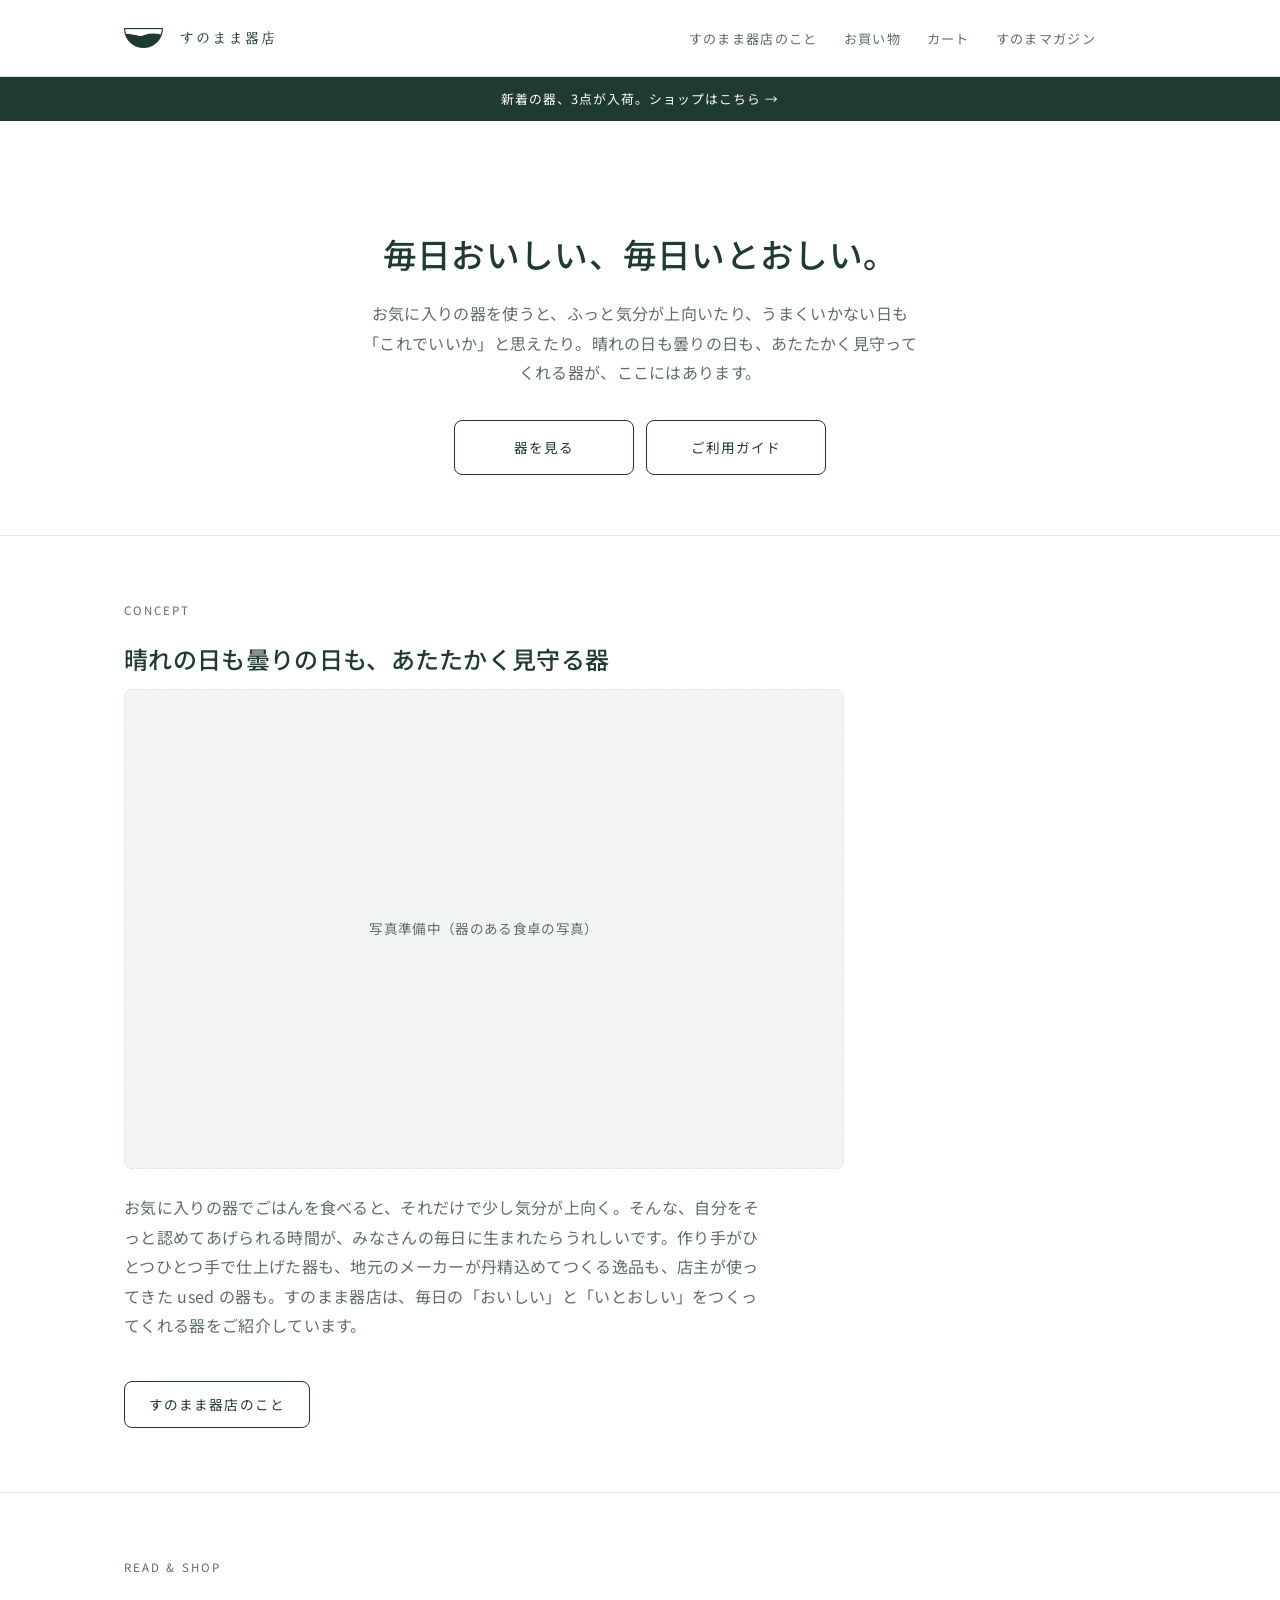
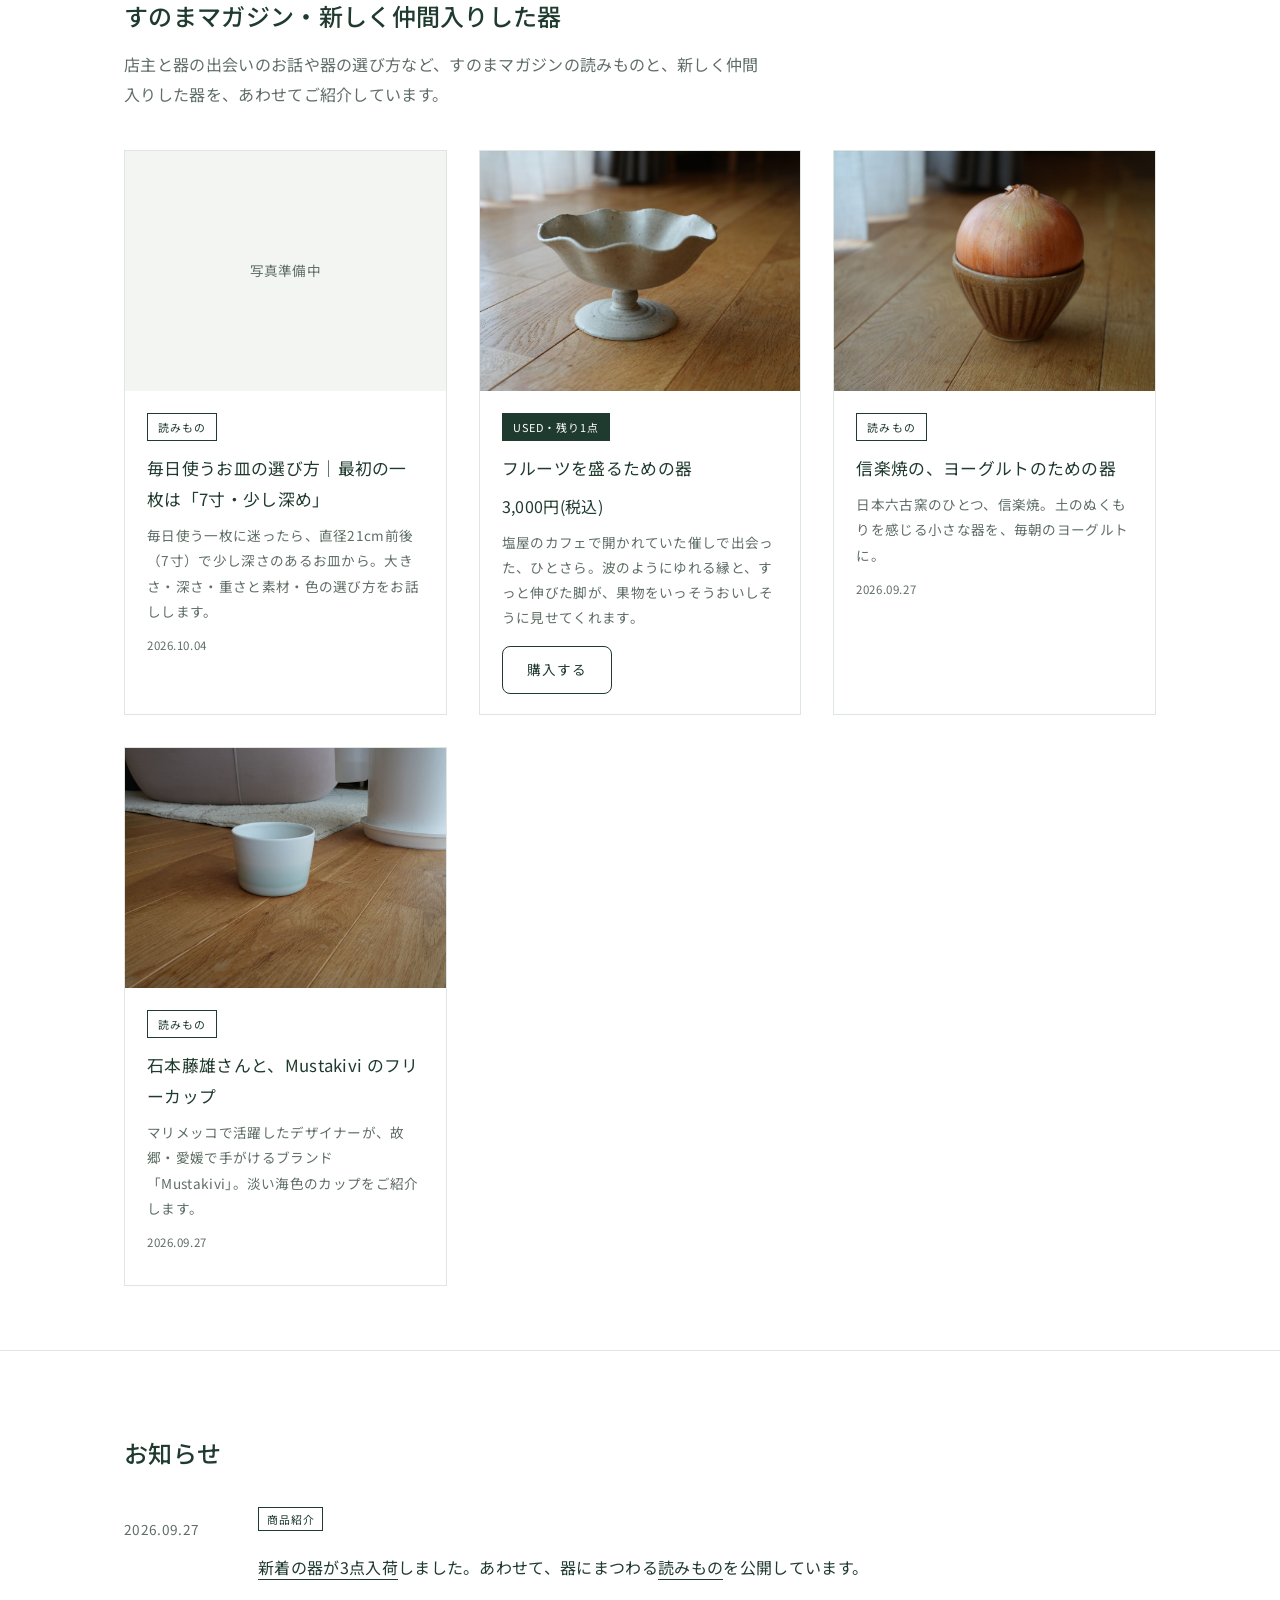
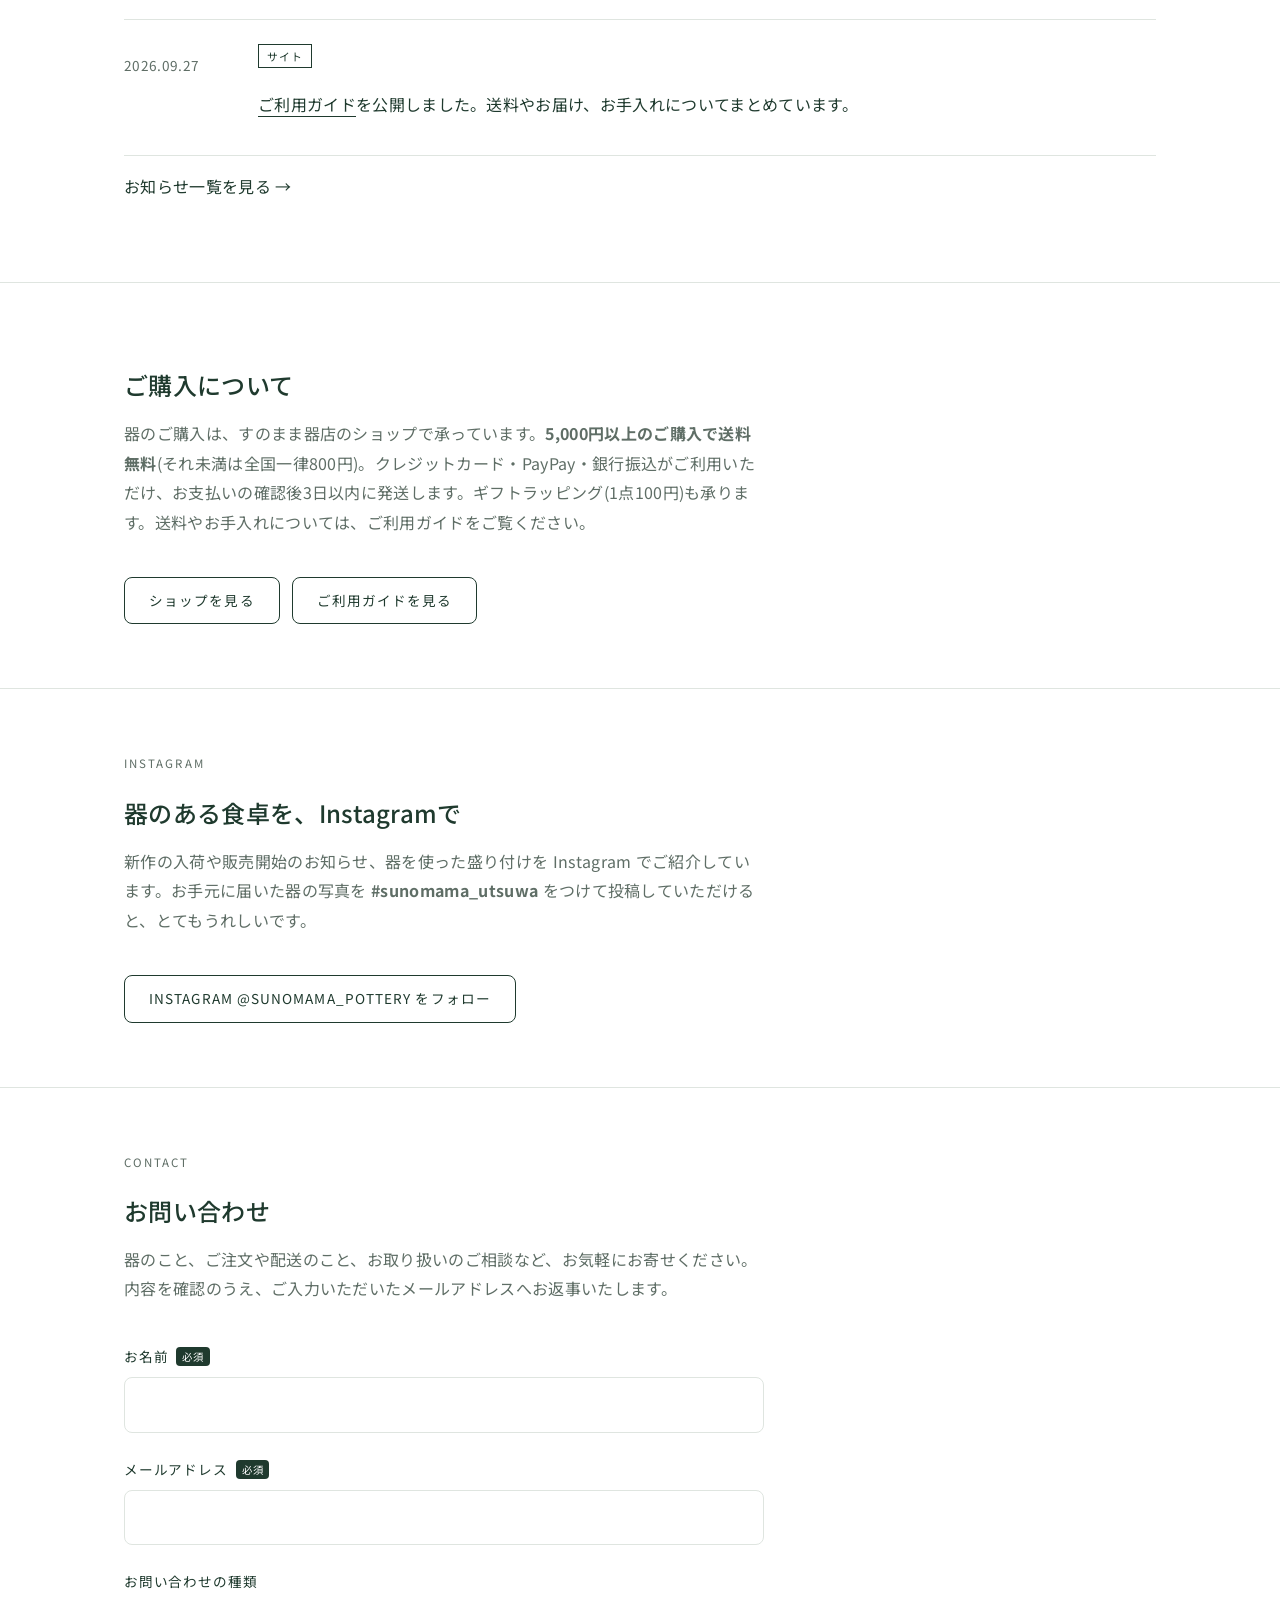
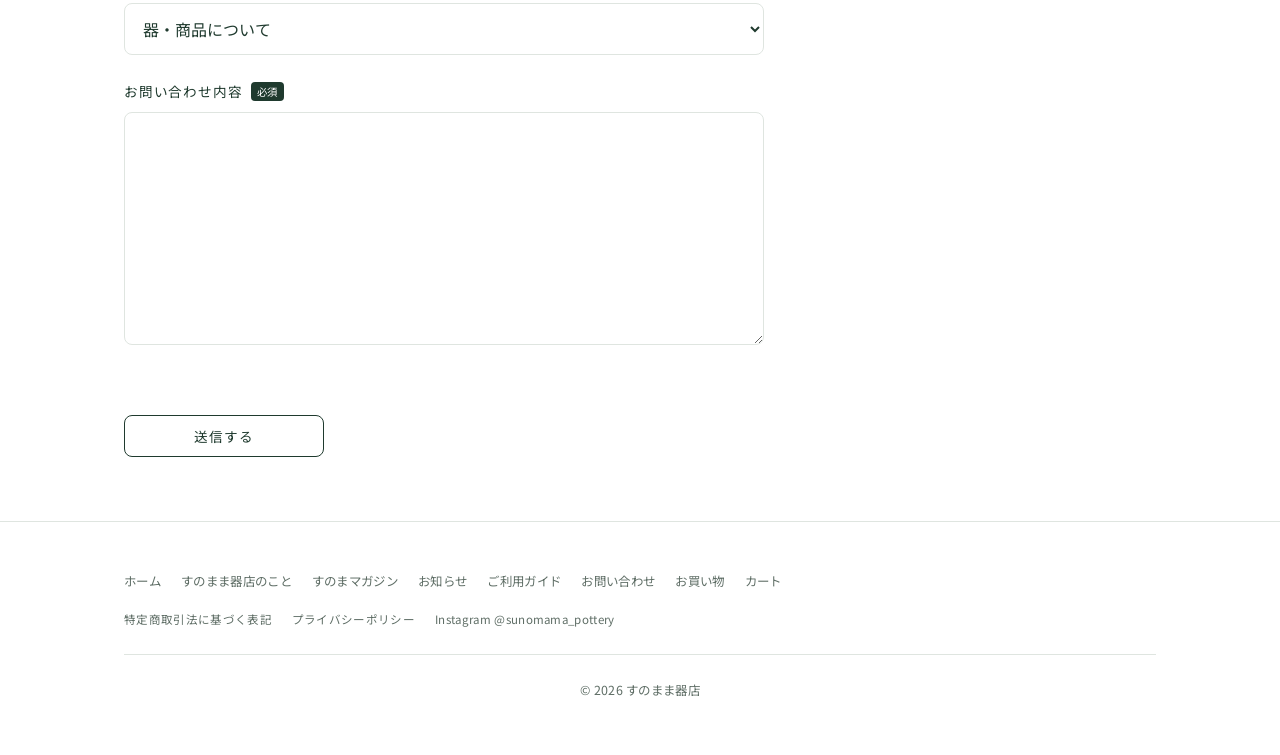
==== index.html @ be60284e "ヘッダーのロゴを少し小さくする（PC 24→20px、スマホ 20→17px） Co-Authored-By: Claude Opus 5.5 (1M context) <noreply@anthro" ====
<!DOCTYPE html>
<html lang="ja">
<head>
<meta charset="UTF-8">
<meta name="viewport" content="width=device-width, initial-scale=1.0">
<!-- 準備中のため検索エンジンに登録しない設定です。本格始動のときにこの2行を消してください -->
<meta name="robots" content="noindex">
<title>すのまま器店 | 晴れの日も曇りの日も、あたたかく見守る器</title>
<meta name="description" content="毎日おいしい、毎日いとおしい。お気に入りの器で、気分がふっと上向いたり、そのままの自分でいいと思えたり。晴れの日も曇りの日も、あたたかく見守ってくれる、手仕事の器や地元メーカーの逸品、used の器をご紹介しています。">
<link rel="icon" href="images/favicon.svg" type="image/svg+xml">
<meta property="og:site_name" content="すのまま器店">
<meta property="og:type" content="website">
<meta property="og:title" content="すのまま器店 | 晴れの日も曇りの日も、あたたかく見守る器">
<meta property="og:description" content="毎日おいしい、毎日いとおしい。お気に入りの器で、気分がふっと上向いたり、そのままの自分でいいと思えたり。晴れの日も曇りの日も、あたたかく見守ってくれる、手仕事の器や地元メーカーの逸品、used の器をご紹介しています。">
<meta property="og:url" content="https://marchetache.github.io/home-page/index.html">
<meta property="og:image" content="https://marchetache.github.io/home-page/images/ogp.jpg">
<meta name="twitter:card" content="summary_large_image">
<link rel="preconnect" href="https://fonts.googleapis.com">
<link href="https://fonts.googleapis.com/css2?family=Shippori+Mincho:wght@500;600&family=Noto+Sans+JP:wght@400;500&display=swap" rel="stylesheet">
<link rel="stylesheet" href="css/style.css?v=20261017c">
</head>
<body>

<header class="site-header">
  <div class="container">
    <div class="site-brand">
      <p class="site-title"><a href="index.html"><img class="site-logo" src="images/logo-horizontal.png?v=20261004c" alt="すのまま器店" width="540" height="72"></a></p>
    </div>
    <div class="site-header-actions">
    <nav class="site-nav">
      <ul>
        <li><a href="concept.html">すのまま器店のこと</a></li>
        <li><a href="https://yohenpottery.base.shop/" target="_blank" rel="noopener">お買い物</a></li>
        <li><a href="https://yohenpottery.base.shop/shops/yohenpottery-base-shop/checkout/edit" target="_blank" rel="noopener">カート</a></li>
        <li><a href="artists/index.html">すのまマガジン</a></li>
      </ul>
    </nav>
      <button class="menu-toggle" type="button" aria-label="メニューを開く" aria-expanded="false">
        <span></span><span></span><span></span>
      </button>
    </div>
  </div>
</header>

<div class="promo-banner">
  <a href="https://yohenpottery.base.shop/" target="_blank" rel="noopener">新着の器、3点が入荷。ショップはこちら &rarr;</a>
</div>

<section class="hero">
  <div class="container">
    <h1>毎日おいしい、毎日いとおしい。</h1>
    <p>お気に入りの器を使うと、ふっと気分が上向いたり、うまくいかない日も「これでいいか」と思えたり。晴れの日も曇りの日も、あたたかく見守ってくれる器が、ここにはあります。</p>
    <div class="hero-actions">
      <a class="btn" href="https://yohenpottery.base.shop/" target="_blank" rel="noopener">器を見る</a>
      <a class="btn btn-outline" href="guide.html">ご利用ガイド</a>
    </div>
  </div>
</section>

<section class="section">
  <div class="container">
    <p class="section-eyebrow">Concept</p>
    <h2 class="section-title">晴れの日も曇りの日も、あたたかく見守る器</h2>
    <!-- ▼ 仮の画像です。写真ができたら <img class="section-photo" src="images/写真の名前.jpg" alt="写真の説明" width="1200" height="800"> に置きかえてください -->
    <div class="photo-placeholder">写真準備中（器のある食卓の写真）</div>
    <p class="section-lead">お気に入りの器でごはんを食べると、それだけで少し気分が上向く。そんな、自分をそっと認めてあげられる時間が、みなさんの毎日に生まれたらうれしいです。作り手がひとつひとつ手で仕上げた器も、地元のメーカーが丹精込めてつくる逸品も、店主が使ってきた used の器も。すのまま器店は、毎日の「おいしい」と「いとおしい」をつくってくれる器をご紹介しています。</p>
    <div class="shop-links">
      <a class="btn btn-outline" href="concept.html">すのまま器店のこと</a>
    </div>
  </div>
</section>

<section class="section">
  <div class="container">
    <p class="section-eyebrow">Read &amp; Shop</p>
    <h2 class="section-title">すのまマガジン・新しく仲間入りした器</h2>
    <p class="section-lead">店主と器の出会いのお話や器の選び方など、すのまマガジンの読みものと、新しく仲間入りした器を、あわせてご紹介しています。</p>

    <div class="feed-grid">

      <div class="feed-card">
        <a href="artists/artist-04.html">
          <div class="feed-card-image">写真準備中</div>
          <div class="feed-card-body">
            <span class="feed-tag">読みもの</span>
            <p class="feed-card-title">毎日使うお皿の選び方｜最初の一枚は「7寸・少し深め」</p>
            <p class="feed-card-excerpt">毎日使う一枚に迷ったら、直径21cm前後（7寸）で少し深さのあるお皿から。大きさ・深さ・重さと素材・色の選び方をお話しします。</p>
            <p class="feed-card-date">2026.10.04</p>
          </div>
        </a>
      </div>

      <div class="feed-card" data-category="bowl">
        <a href="https://yohenpottery.base.shop/items/159698023" target="_blank" rel="noopener">
          <img class="feed-card-photo" src="images/item-fruit-1.jpg" alt="波打つ縁の、脚つきの器" loading="lazy" width="1200" height="800">
          <div class="feed-card-body">
            <span class="feed-tag is-product">used・残り1点</span>
            <p class="feed-card-title">フルーツを盛るための器</p>
            <p class="feed-card-price">3,000円(税込)</p>
            <p class="feed-card-excerpt">塩屋のカフェで開かれていた催しで出会った、ひとさら。波のようにゆれる縁と、すっと伸びた脚が、果物をいっそうおいしそうに見せてくれます。</p>
            <span class="btn">購入する</span>
          </div>
        </a>
      </div>

      <div class="feed-card">
        <a href="artists/artist-02.html">
          <img class="feed-card-photo" src="images/item-yogurt-1.jpg" alt="しのぎ模様の、信楽焼の小さな器" loading="lazy" width="1200" height="800">
          <div class="feed-card-body">
            <span class="feed-tag">読みもの</span>
            <p class="feed-card-title">信楽焼の、ヨーグルトのための器</p>
            <p class="feed-card-excerpt">日本六古窯のひとつ、信楽焼。土のぬくもりを感じる小さな器を、毎朝のヨーグルトに。</p>
            <p class="feed-card-date">2026.09.27</p>
          </div>
        </a>
      </div>

      <div class="feed-card">
        <a href="artists/artist-03.html">
          <img class="feed-card-photo" src="images/item-cup-1.jpg" alt="淡い海色の釉薬がかかった、白いフリーカップ" loading="lazy" width="1200" height="800">
          <div class="feed-card-body">
            <span class="feed-tag">読みもの</span>
            <p class="feed-card-title">石本藤雄さんと、Mustakivi のフリーカップ</p>
            <p class="feed-card-excerpt">マリメッコで活躍したデザイナーが、故郷・愛媛で手がけるブランド「Mustakivi」。淡い海色のカップをご紹介します。</p>
            <p class="feed-card-date">2026.09.27</p>
          </div>
        </a>
      </div>

    </div>
  </div>
</section>

<!--
  ▼ 企画展・販売予定のお知らせ枠
  販売日が決まったら、下の <section ... hidden> の「hidden」を消して、日時・内容を書き換えてください。
  同じ内容を Instagram でも告知すると、効果的です。
-->
<section class="section event-block" hidden>
  <div class="container">
    <p class="section-eyebrow">Exhibition</p>
    <h2 class="section-title">【企画展の名前】</h2>
    <p class="event-date">【10月◯日(◯) 20:00】 販売開始</p>
    <p class="section-lead">【出品する作家・器の紹介を2〜3行で】</p>
    <div class="shop-links">
      <a class="btn" href="https://www.instagram.com/sunomama_pottery/" target="_blank" rel="noopener">Instagramで最新情報を見る</a>
    </div>
  </div>
</section>

<!--
  ▼ 器の種類から探す(いったん非表示)
  BASEの「カテゴリ管理」でカテゴリを作ったら、下の各リンクをBASEのカテゴリのURLに書き換え、
  <section ... hidden> の「hidden」を消してください。
-->
<section class="section" hidden>
  <div class="container">
    <p class="section-eyebrow">Category</p>
    <h2 class="section-title">器の種類から探す</h2>
    <div class="category-tiles">
      <a class="category-tile" href="products.html?category=plate">
        <span class="category-tile-icon">皿</span>
        <span class="category-tile-label">お皿</span>
      </a>
      <a class="category-tile" href="products.html?category=bowl">
        <span class="category-tile-icon">鉢</span>
        <span class="category-tile-label">お椀・鉢</span>
      </a>
      <a class="category-tile" href="products.html?category=cup">
        <span class="category-tile-icon">杯</span>
        <span class="category-tile-label">カップ・湯のみ</span>
      </a>
      <a class="category-tile" href="products.html?category=vase">
        <span class="category-tile-icon">花</span>
        <span class="category-tile-label">花器</span>
      </a>
    </div>
  </div>
</section>

<section class="section">
  <div class="container">
    <h2 class="section-title">お知らせ</h2>
    <ul class="news-list">
      <li class="news-item">
        <p class="news-date">2026.09.27</p>
        <div>
          <span class="news-tag">商品紹介</span>
          <p><a href="https://yohenpottery.base.shop/" target="_blank" rel="noopener">新着の器が3点入荷</a>しました。あわせて、器にまつわる<a href="artists/index.html">読みもの</a>を公開しています。</p>
        </div>
      </li>
      <li class="news-item">
        <p class="news-date">2026.09.27</p>
        <div>
          <span class="news-tag">サイト</span>
          <p><a href="guide.html">ご利用ガイド</a>を公開しました。送料やお届け、お手入れについてまとめています。</p>
        </div>
      </li>
    </ul>
    <p><a href="news.html">お知らせ一覧を見る &rarr;</a></p>
  </div>
</section>

<section class="section">
  <div class="container">
    <h2 class="section-title">ご購入について</h2>
    <p class="section-lead">器のご購入は、すのまま器店のショップで承っています。<strong>5,000円以上のご購入で送料無料</strong>(それ未満は全国一律800円)。クレジットカード・PayPay・銀行振込がご利用いただけ、お支払いの確認後3日以内に発送します。ギフトラッピング(1点100円)も承ります。送料やお手入れについては、ご利用ガイドをご覧ください。</p>
    <div class="shop-links">
      <a class="btn" href="https://yohenpottery.base.shop/" target="_blank" rel="noopener">ショップを見る</a>
      <a class="btn btn-outline" href="guide.html">ご利用ガイドを見る</a>
    </div>
  </div>
</section>

<!--
  ▼ お客さまの声
  いただいた感想を載せるときは、下の <section ... hidden> の「hidden」を消して、
  voice-card のブロックを感想の数だけコピーしてください。(ご本人の了承を得たものだけを載せましょう)
-->
<section class="section" hidden>
  <div class="container">
    <p class="section-eyebrow">Voice</p>
    <h2 class="section-title">お客さまの声</h2>
    <div class="voice-grid">
      <figure class="voice-card">
        <blockquote>【いただいた感想】</blockquote>
        <figcaption>【お住まいの地域・お名前のイニシャルなど】/ 【ご購入の器】</figcaption>
      </figure>
    </div>
  </div>
</section>

<section class="section">
  <div class="container">
    <p class="section-eyebrow">Instagram</p>
    <h2 class="section-title">器のある食卓を、Instagramで</h2>
    <p class="section-lead">新作の入荷や販売開始のお知らせ、器を使った盛り付けを Instagram でご紹介しています。お手元に届いた器の写真を <strong>#sunomama_utsuwa</strong> をつけて投稿していただけると、とてもうれしいです。</p>
    <div class="shop-links">
      <a class="btn" href="https://www.instagram.com/sunomama_pottery/" target="_blank" rel="noopener">Instagram @sunomama_pottery をフォロー</a>
    </div>
  </div>
</section>

<section class="section" id="contact">
  <div class="container">
    <p class="section-eyebrow">Contact</p>
    <h2 class="section-title">お問い合わせ</h2>
    <p class="section-lead">器のこと、ご注文や配送のこと、お取り扱いのご相談など、お気軽にお寄せください。内容を確認のうえ、ご入力いただいたメールアドレスへお返事いたします。</p>

    <!-- 送信先の設定: お問い合わせは Google フォーム「yohen お問い合わせ」に送られ、スプレッドシート「yohen お問い合わせ(回答)」にたまります。
         各項目の name="entry.数字" は Google フォームの質問の受付番号です(質問を作り直したら変わるので、書き換えが必要です)。
         送信は js/main.js がページを移動せずに行い、送信後はこのサイト内の thanks.html(サンクスページ)を表示します -->
    <form class="contact-form" data-contact-form action="https://docs.google.com/forms/d/e/1FAIpQLSeasXNGZyYBMrJU8NNU8RQhdqVkGmVdwis0JCi6XGUpjRa02g/formResponse" method="POST" novalidate>
      <div class="form-row">
        <label for="contact-name">お名前<span class="form-required">必須</span></label>
        <input type="text" id="contact-name" name="entry.423725902" autocomplete="name" required>
      </div>
      <div class="form-row">
        <label for="contact-email">メールアドレス<span class="form-required">必須</span></label>
        <input type="email" id="contact-email" name="entry.77252341" autocomplete="email" inputmode="email" required>
      </div>
      <div class="form-row">
        <label for="contact-type">お問い合わせの種類</label>
        <select id="contact-type" name="entry.2121571491">
          <option value="器・商品について">器・商品について</option>
          <option value="ご注文・配送について">ご注文・配送について</option>
          <option value="お取り扱い・取材について">お取り扱い・取材について</option>
          <option value="その他">その他</option>
        </select>
      </div>
      <div class="form-row">
        <label for="contact-message">お問い合わせ内容<span class="form-required">必須</span></label>
        <textarea id="contact-message" name="entry.1245680852" rows="7" required></textarea>
      </div>
      <!-- 迷惑メール対策(人には見えない欄です) -->
      <input type="text" class="form-honeypot" tabindex="-1" autocomplete="off" aria-hidden="true">
      <p class="form-status" role="status" aria-live="polite"></p>
      <button type="submit" class="btn contact-submit">送信する</button>
    </form>
  </div>
</section>

<footer class="site-footer">
  <div class="container">
    <ul class="footer-links">
      <li><a href="index.html">ホーム</a></li>
      <li><a href="concept.html">すのまま器店のこと</a></li>
      <li><a href="artists/index.html">すのまマガジン</a></li>
      <li><a href="news.html">お知らせ</a></li>
      <li><a href="guide.html">ご利用ガイド</a></li>
      <li><a href="index.html#contact">お問い合わせ</a></li>
      <li><a href="https://yohenpottery.base.shop/" target="_blank" rel="noopener">お買い物</a></li>
      <li><a href="https://yohenpottery.base.shop/shops/yohenpottery-base-shop/checkout/edit" target="_blank" rel="noopener">カート</a></li>
    </ul>
    <ul class="footer-links footer-links-sub">
      <li><a href="https://yohenpottery.base.shop/law" target="_blank" rel="noopener">特定商取引法に基づく表記</a></li>
      <li><a href="privacy.html">プライバシーポリシー</a></li>
      <li><a href="https://www.instagram.com/sunomama_pottery/" target="_blank" rel="noopener">Instagram @sunomama_pottery</a></li>
    </ul>
    <p class="footer-bottom">&copy; 2026 すのまま器店</p>
  </div>
</footer>

<script src="js/main.js?v=20261003b"></script>
</body>
</html>
---- css/style.css ----
/* ============================================
   すのまま器店 – 共通スタイル
   構成: 北欧、暮らしの道具店 (hokuohkurashi.com) を参考にした
         雑誌型フィード構成。
   トンマナ: ロゴの深緑(#1f3a2e)をコーポレートカラーとし、
         白地に深緑を基調とする。
   ============================================ */

:root {
  --color-bg: #ffffff;
  --color-bg-soft: #f2f5f2;
  --color-text: #1f3a2e;        /* コーポレートカラー(ロゴの深緑) */
  --color-text-soft: #5f6e66;
  --color-accent: #1f3a2e;      /* コーポレートカラー(ロゴの深緑) */
  --color-accent-dark: #142820;
  --color-line: #dfe5e0;
  --max-width: 1080px;
  /* ロゴ「すのまま器店」だけ明朝体。それ以外の文字はすべてゴシック体(Noto Sans JP)で、自然体な印象に */
  --font-logo: "Shippori Mincho", "Hiragino Mincho ProN", "Yu Mincho", serif;
  --font-sans: "Noto Sans JP", "Hiragino Kaku Gothic ProN", sans-serif;
}

* {
  box-sizing: border-box;
}

html {
  scroll-behavior: smooth;
}

body {
  margin: 0;
  background: var(--color-bg);
  color: var(--color-text);
  font-family: var(--font-sans);
  line-height: 1.85;
  letter-spacing: 0.02em;
  -webkit-font-smoothing: antialiased;
}

img {
  max-width: 100%;
  display: block;
}

a {
  color: var(--color-text);
  text-decoration: none;
}

a:hover {
  text-decoration: underline;
}

h1, h2, h3 {
  font-family: var(--font-sans);
  font-weight: 500;
  line-height: 1.5;
  color: var(--color-text);
}

.container {
  max-width: var(--max-width);
  margin: 0 auto;
  padding: 0 24px;
}

/* ---------- ヘッダー ---------- */

.site-header {
  border-bottom: 1px solid var(--color-line);
  background: var(--color-bg);
  position: sticky;
  top: 0;
  z-index: 10;
}

.site-header .container {
  display: flex;
  align-items: center;
  justify-content: space-between;
  padding-top: 18px;
  padding-bottom: 18px;
  flex-wrap: wrap;
  gap: 12px;
}

.site-brand {
  display: flex;
  align-items: center;
  gap: 16px;
}

.site-title {
  font-family: var(--font-logo);
  font-size: 1.4rem;
  letter-spacing: 0.1em;
  margin: 0;
}

.site-title a {
  color: var(--color-text);
  text-decoration: none;
}

/* ロゴ画像(器のマーク+店名) */
.site-title a {
  display: block;
  line-height: 0;
}

.site-logo {
  display: block;
  width: auto;
  height: 20px;
}

@media (max-width: 640px) {
  .site-logo {
    height: 17px;
  }
}

.site-nav ul {
  list-style: none;
  display: flex;
  gap: 26px;
  margin: 0;
  padding: 0;
  flex-wrap: wrap;
}

.site-nav a {
  color: var(--color-text-soft);
  font-size: 0.82rem;
  letter-spacing: 0.1em;
  text-transform: uppercase;
}

.site-nav a.is-current,
.site-nav a:hover {
  color: var(--color-text);
  text-decoration: none;
  border-bottom: 1px solid var(--color-text);
  padding-bottom: 2px;
}

/* ---------- プロモバナー ---------- */

.promo-banner {
  background: var(--color-text);
  color: #fff;
}

.promo-banner a {
  display: block;
  color: #fff;
  text-align: center;
  font-size: 0.8rem;
  letter-spacing: 0.08em;
  padding: 10px 24px;
}

.promo-banner a:hover {
  text-decoration: underline;
}

/* ---------- ヒーロー ---------- */

.hero {
  padding: 80px 0 60px;
  text-align: center;
  border-bottom: 1px solid var(--color-line);
}

.hero h1 {
  font-size: 2.1rem;
  margin-bottom: 20px;
}

.hero p {
  color: var(--color-text-soft);
  max-width: 560px;
  margin: 0 auto;
}

/* ---------- セクション共通 ---------- */

.section {
  padding: 64px 0;
}

.section + .section {
  border-top: 1px solid var(--color-line);
}

.section-title {
  font-size: 1.5rem;
  margin-bottom: 12px;
}

.section-eyebrow {
  font-size: 0.72rem;
  letter-spacing: 0.18em;
  text-transform: uppercase;
  color: var(--color-text-soft);
  margin: 0 0 8px;
}

.section-lead {
  color: var(--color-text-soft);
  margin-bottom: 40px;
  max-width: 640px;
}

/* ---------- 雑誌型フィード(読みもの/商品が混在) ---------- */

.feed-grid {
  display: grid;
  grid-template-columns: repeat(auto-fill, minmax(260px, 1fr));
  gap: 32px;
}

.feed-card {
  border: 1px solid var(--color-line);
  overflow: hidden;
  transition: transform 0.15s ease, box-shadow 0.15s ease;
}

.feed-card:hover {
  transform: translateY(-3px);
  box-shadow: 0 8px 20px rgba(0, 0, 0, 0.08);
}

.feed-card a {
  display: block;
  color: inherit;
  text-decoration: none;
}

.feed-card-image {
  aspect-ratio: 4 / 3;
  background: var(--color-bg-soft);
  display: flex;
  align-items: center;
  justify-content: center;
  color: var(--color-text-soft);
  font-size: 0.85rem;
}

.feed-card-body {
  padding: 20px 22px;
}

.feed-tag {
  display: inline-block;
  font-size: 0.68rem;
  letter-spacing: 0.1em;
  text-transform: uppercase;
  padding: 3px 10px;
  margin-bottom: 12px;
  border: 1px solid var(--color-text);
}

.feed-tag.is-product {
  background: var(--color-text);
  color: #fff;
  border-color: var(--color-text);
}

.feed-card-title {
  font-family: var(--font-sans);
  font-size: 1.05rem;
  margin: 0 0 8px;
}

.feed-card-excerpt {
  font-size: 0.85rem;
  color: var(--color-text-soft);
  margin: 0 0 10px;
}

.feed-card-date {
  font-size: 0.72rem;
  color: var(--color-text-soft);
  letter-spacing: 0.05em;
}

/* ---------- カテゴリータイル ---------- */

.category-tiles {
  display: grid;
  grid-template-columns: repeat(auto-fill, minmax(200px, 1fr));
  gap: 24px;
}

.category-tile {
  display: block;
  text-align: center;
  border: 1px solid var(--color-line);
  padding: 32px 16px;
  color: var(--color-text);
  text-decoration: none;
  transition: background 0.15s ease;
}

.category-tile:hover {
  background: var(--color-bg-soft);
  text-decoration: none;
}

.category-tile-icon {
  width: 56px;
  height: 56px;
  margin: 0 auto 16px;
  border-radius: 50%;
  background: var(--color-bg-soft);
  display: flex;
  align-items: center;
  justify-content: center;
  font-size: 0.7rem;
  color: var(--color-text-soft);
}

.category-tile-label {
  font-size: 0.85rem;
  letter-spacing: 0.08em;
}

/* ---------- 記事(読みもの)ヘッダー ---------- */

.note-header {
  padding: 56px 0 24px;
  border-bottom: 1px solid var(--color-line);
  margin-bottom: 40px;
}

.note-meta {
  display: flex;
  align-items: center;
  gap: 14px;
  margin-bottom: 18px;
}

.note-title {
  font-size: 1.8rem;
  margin: 0;
}

.note-lead {
  color: var(--color-text-soft);
  max-width: 640px;
}

/* ---------- カードグリッド(旧作家紹介互換) ---------- */

.card-grid {
  display: grid;
  grid-template-columns: repeat(auto-fill, minmax(220px, 1fr));
  gap: 32px;
}

.card {
  background: var(--color-bg-soft);
  border: 1px solid var(--color-line);
  overflow: hidden;
  transition: transform 0.15s ease, box-shadow 0.15s ease;
}

.card:hover {
  transform: translateY(-3px);
  box-shadow: 0 8px 20px rgba(0, 0, 0, 0.08);
}

.card a {
  text-decoration: none;
  color: inherit;
  display: block;
}

.card-image {
  aspect-ratio: 4 / 3;
  background: var(--color-line);
  display: flex;
  align-items: center;
  justify-content: center;
  color: var(--color-text-soft);
  font-size: 0.85rem;
}

.card-body {
  padding: 18px 20px;
}

.card-name {
  font-family: var(--font-sans);
  font-size: 1.05rem;
  margin: 0 0 6px;
}

.card-role {
  font-size: 0.85rem;
  color: var(--color-text-soft);
  margin: 0;
}

/* ---------- 作家詳細ページ ---------- */

.profile-header {
  display: grid;
  grid-template-columns: 220px 1fr;
  gap: 40px;
  align-items: start;
  padding: 56px 0 32px;
}

.profile-photo {
  aspect-ratio: 1;
  background: var(--color-bg-soft);
  border: 1px solid var(--color-line);
  display: flex;
  align-items: center;
  justify-content: center;
  color: var(--color-text-soft);
  font-size: 0.85rem;
}

.profile-name {
  font-size: 1.8rem;
  margin-bottom: 6px;
}

.profile-role {
  color: var(--color-text-soft);
  margin-bottom: 20px;
}

.profile-meta {
  list-style: none;
  padding: 0;
  margin: 0 0 24px;
  font-size: 0.9rem;
  color: var(--color-text-soft);
}

.profile-meta li {
  margin-bottom: 4px;
}

@media (max-width: 640px) {
  .profile-header {
    grid-template-columns: 1fr;
  }
}

/* ---------- 商品/ショップリンク ---------- */

.product-card {
  border: 1px solid var(--color-line);
  padding: 20px;
  background: var(--color-bg-soft);
  margin-bottom: 20px;
}

.product-card h3 {
  margin-top: 0;
  font-size: 1.05rem;
}

.base-widget-wrap {
  margin: 16px 0;
}

.base-widget-wrap iframe {
  border: 1px solid var(--color-line);
}

.stores-widget-wrap {
  margin: 16px 0;
}

.shop-links {
  display: flex;
  flex-wrap: wrap;
  gap: 12px;
  margin-top: 16px;
}

.btn {
  display: inline-block;
  padding: 10px 24px;
  background: #fff;
  color: var(--color-accent);
  border-radius: 8px;
  font-size: 0.85rem;
  letter-spacing: 0.08em;
  text-transform: uppercase;
  border: 1px solid var(--color-accent);
  transition: background-color 0.2s ease, color 0.2s ease;
}

/* ボタンは、カーソルを合わせたときにだけ色が付く(どのボタンも同じ動き) */
.btn:hover,
.btn:focus-visible {
  background: var(--color-accent);
  color: #fff;
  text-decoration: none;
}

.btn.btn-outline {
  background: #fff;
  color: var(--color-accent);
}

.btn.btn-outline:hover,
.btn.btn-outline:focus-visible {
  background: var(--color-accent);
  color: #fff;
}

/* ---------- ニュース ---------- */

.news-list {
  list-style: none;
  margin: 0;
  padding: 0;
}

.news-item {
  display: flex;
  gap: 24px;
  padding: 20px 0;
  border-bottom: 1px solid var(--color-line);
}

.news-date {
  flex: 0 0 110px;
  color: var(--color-text-soft);
  font-size: 0.85rem;
  font-family: var(--font-sans);
}

.news-tag {
  display: inline-block;
  font-size: 0.68rem;
  letter-spacing: 0.08em;
  text-transform: uppercase;
  color: var(--color-text);
  border: 1px solid var(--color-text);
  padding: 1px 8px;
  margin-bottom: 6px;
}

@media (max-width: 640px) {
  .news-item {
    flex-direction: column;
    gap: 6px;
  }
}

/* ---------- フッター ---------- */

.site-footer {
  border-top: 1px solid var(--color-line);
  padding: 48px 0 40px;
  color: var(--color-text-soft);
  font-size: 0.85rem;
}

.site-footer a {
  color: var(--color-text-soft);
}

.footer-links {
  display: flex;
  flex-wrap: wrap;
  gap: 20px;
  list-style: none;
  margin: 0 0 24px;
  padding: 0;
  font-size: 0.78rem;
}

.footer-bottom {
  text-align: center;
  padding-top: 24px;
  border-top: 1px solid var(--color-line);
  font-size: 0.78rem;
}

/* ---------- ハンバーガーメニュー(右上の ☰) ---------- */

.menu-toggle {
  display: inline-flex;
  flex-direction: column;
  justify-content: center;
  gap: 5px;
  width: 40px;
  height: 40px;
  padding: 0 9px;
  margin-left: 8px;
  background: none;
  border: none;
  cursor: pointer;
}

.menu-toggle span {
  display: block;
  height: 1px;
  background: var(--color-text);
}

.site-header-actions {
  display: flex;
  align-items: center;
  gap: 12px;
  margin-left: auto;
}

.drawer-overlay {
  position: fixed;
  inset: 0;
  background: rgba(0, 0, 0, 0.35);
  opacity: 0;
  visibility: hidden;
  transition: opacity 0.25s ease, visibility 0.25s ease;
  z-index: 100;
}

.site-drawer {
  position: fixed;
  top: 0;
  right: 0;
  width: min(320px, 85vw);
  height: 100%;
  overflow-y: auto;
  background: var(--color-bg);
  padding: 64px 32px 40px;
  transform: translateX(100%);
  visibility: hidden;
  transition: transform 0.3s ease, visibility 0.3s ease;
  z-index: 101;
}

.is-menu-open {
  overflow: hidden;
}

.is-menu-open .drawer-overlay {
  opacity: 1;
  visibility: visible;
}

.is-menu-open .site-drawer {
  transform: translateX(0);
  visibility: visible;
}

.drawer-close {
  position: absolute;
  top: 14px;
  right: 16px;
  width: 40px;
  height: 40px;
  font-size: 1.6rem;
  line-height: 1;
  color: var(--color-text);
  background: none;
  border: none;
  cursor: pointer;
}

.drawer-heading {
  font-family: var(--font-sans);
  font-size: 0.8rem;
  letter-spacing: 0.15em;
  color: var(--color-text-soft);
  margin: 0 0 8px;
}

.drawer-list {
  list-style: none;
  margin: 0 0 36px;
  padding: 0;
  border-top: 1px solid var(--color-line);
}

.drawer-list li {
  border-bottom: 1px solid var(--color-line);
}

.drawer-list a {
  display: block;
  padding: 14px 4px;
  font-size: 0.95rem;
  letter-spacing: 0.08em;
}

.drawer-list a:hover,
.drawer-list a.is-current {
  text-decoration: none;
  background: var(--color-bg-soft);
}

.drawer-list a.is-current {
  font-weight: 500;
}

.drawer-list.is-sub a {
  font-size: 0.85rem;
  color: var(--color-text-soft);
  padding: 10px 4px;
}

/* スマホでは、ヘッダーの横並びメニューを隠して、☰ の中にまとめる */
@media (max-width: 640px) {
  .site-nav {
    display: none;
  }
}

/* ---------- 新着商品: カテゴリー絞り込み ---------- */

.filter-bar {
  display: flex;
  flex-wrap: wrap;
  align-items: baseline;
  justify-content: space-between;
  gap: 8px 16px;
  padding: 12px 0;
  margin-bottom: 28px;
  border-top: 1px solid var(--color-line);
  border-bottom: 1px solid var(--color-line);
}

.filter-bar-label {
  margin: 0;
  font-size: 0.9rem;
}

.filter-bar-label strong {
  font-family: var(--font-sans);
  font-weight: 500;
  margin-left: 4px;
}

.filter-bar-count {
  margin-left: 10px;
  color: var(--color-text-soft);
  font-size: 0.8rem;
}

.filter-bar-reset {
  font-size: 0.82rem;
  color: var(--color-text-soft);
  border-bottom: 1px solid var(--color-text-soft);
}

.filter-bar-reset:hover {
  text-decoration: none;
  color: var(--color-text);
}

.filter-empty {
  padding: 48px 0;
  text-align: center;
  color: var(--color-text-soft);
}

.feed-card[hidden] {
  display: none;
}

/* ---------- お問い合わせフォーム ---------- */

.contact-form {
  max-width: 640px;
}

.form-row {
  margin-bottom: 24px;
}

.form-row label {
  display: block;
  font-size: 0.85rem;
  letter-spacing: 0.06em;
  margin-bottom: 8px;
}

.form-required {
  display: inline-block;
  border-radius: 4px;
  margin-left: 8px;
  padding: 0 6px;
  font-size: 0.65rem;
  letter-spacing: 0.08em;
  color: #fff;
  background: var(--color-text);
  vertical-align: 1px;
}

.contact-form input[type="text"],
.contact-form input[type="email"],
.contact-form select,
.contact-form textarea {
  width: 100%;
  padding: 12px 14px;
  font: inherit;
  font-size: 1rem;
  color: var(--color-text);
  background: var(--color-bg);
  border: 1px solid var(--color-line);
  border-radius: 8px;
  transition: border-color 0.15s ease;
}

.contact-form textarea {
  resize: vertical;
  min-height: 160px;
}

.contact-form input:focus,
.contact-form select:focus,
.contact-form textarea:focus {
  outline: none;
  border-color: var(--color-text);
}

.contact-form .is-invalid {
  border-color: #b3261e;
}

.form-honeypot {
  position: absolute;
  left: -9999px;
  width: 1px;
  height: 1px;
  opacity: 0;
}

.form-status {
  min-height: 1.5em;
  margin: 0 0 16px;
  font-size: 0.88rem;
}

.form-status.is-error {
  color: #b3261e;
}

.form-status.is-success {
  padding: 16px 18px;
  background: var(--color-bg-soft);
  color: var(--color-text);
}

.contact-submit {
  min-width: 200px;
  border-radius: 8px;
  cursor: pointer;
  font-family: inherit;
}

.contact-submit:disabled {
  opacity: 0.5;
  cursor: default;
}

/* ---------- トップ: 目立つボタン ---------- */

.hero-actions {
  display: flex;
  flex-wrap: wrap;
  justify-content: center;
  gap: 12px;
  margin-top: 32px;
}

.hero-actions .btn {
  min-width: 180px;
  padding: 14px 28px;
}

/* ---------- 企画展・販売予定 ---------- */

.event-block {
  background: var(--color-bg-soft);
}

.event-date {
  font-family: var(--font-sans);
  font-size: 1.15rem;
  margin: 0 0 12px;
}

/* ---------- お客さまの声 ---------- */

.voice-grid {
  display: grid;
  grid-template-columns: repeat(auto-fill, minmax(260px, 1fr));
  gap: 24px;
}

.voice-card {
  margin: 0;
  padding: 24px;
  border: 1px solid var(--color-line);
}

.voice-card blockquote {
  margin: 0 0 12px;
  font-family: var(--font-sans);
}

.voice-card figcaption {
  font-size: 0.8rem;
  color: var(--color-text-soft);
}

/* ---------- 商品カード(写真・価格・仕様・売り切れ) ---------- */

.feed-card-photo {
  width: 100%;
  height: auto;
  aspect-ratio: 4 / 3;
  object-fit: cover;
  background: var(--color-bg-soft);
}

.feed-card-price {
  font-family: var(--font-sans);
  font-size: 1rem;
  margin: 0 0 8px;
}

.spec-list {
  list-style: none;
  margin: 0 0 10px;
  padding: 0;
  font-size: 0.78rem;
  color: var(--color-text-soft);
}

.feed-card .btn {
  margin-top: 6px;
}

.feed-card.is-soldout .feed-card-photo {
  opacity: 0.45;
}

.feed-card.is-soldout .btn {
  background: var(--color-bg-soft);
  border-color: var(--color-line);
  color: var(--color-text-soft);
}

.product-empty {
  text-align: center;
  padding: 24px 0 8px;
}

.product-empty-title {
  font-family: var(--font-sans);
  font-size: 1.2rem;
  margin-bottom: 8px;
}

.product-empty .shop-links {
  justify-content: center;
}

/* ---------- ご利用ガイド・プライバシーポリシー ---------- */

.guide {
  max-width: 760px;
}

.guide-toc {
  display: flex;
  flex-wrap: wrap;
  gap: 8px 20px;
  padding: 16px 0;
  margin-bottom: 48px;
  border-top: 1px solid var(--color-line);
  border-bottom: 1px solid var(--color-line);
  font-size: 0.85rem;
}

.guide-block {
  margin-bottom: 48px;
  scroll-margin-top: 110px;
}

.guide-block .section-title {
  font-size: 1.25rem;
}

.guide-table {
  display: grid;
  grid-template-columns: 180px 1fr;
  margin: 0 0 16px;
  border-top: 1px solid var(--color-line);
}

.guide-table dt,
.guide-table dd {
  margin: 0;
  padding: 14px 8px;
  border-bottom: 1px solid var(--color-line);
}

.guide-table dt {
  background: var(--color-bg-soft);
  font-size: 0.88rem;
}

.guide-subtitle {
  font-size: 1rem;
  margin: 28px 0 10px;
}

.guide-list {
  padding-left: 1.3em;
}

.guide-list li {
  margin-bottom: 6px;
}

.guide-note {
  font-size: 0.85rem;
  color: var(--color-text-soft);
}

.guide a,
.news-item a {
  border-bottom: 1px solid currentColor;
}

.guide a:hover,
.news-item a:hover {
  text-decoration: none;
}

.faq-item {
  border-bottom: 1px solid var(--color-line);
  padding: 14px 0;
}

.faq-item summary {
  cursor: pointer;
  font-weight: 500;
}

.faq-item p {
  margin: 10px 0 0;
  color: var(--color-text-soft);
}

@media (max-width: 640px) {
  .guide-table {
    grid-template-columns: 1fr;
  }
}

/* ---------- フッター: 2段目のリンク ---------- */

.footer-links-sub {
  font-size: 0.72rem;
  margin-top: -8px;
}

/* ---------- 読みもの記事 ---------- */

.article {
  max-width: 760px;
  padding-bottom: 64px;
}

.article-back {
  margin-top: 24px;
  font-size: 0.85rem;
}

.article-photo {
  margin: 0 0 32px;
}

.article-photo img {
  width: 100%;
  height: auto;
}

.article-heading {
  font-size: 1.2rem;
  margin: 40px 0 12px;
}

.article-body p {
  margin: 0 0 20px;
}

.article-item {
  display: grid;
  grid-template-columns: 200px 1fr;
  gap: 24px;
  align-items: center;
  margin-top: 48px;
  padding: 24px;
  background: var(--color-bg-soft);
}

.article-item img {
  width: 100%;
  height: auto;
  aspect-ratio: 4 / 3;
  object-fit: cover;
}

.article-item-label {
  font-size: 0.75rem;
  letter-spacing: 0.12em;
  color: var(--color-text-soft);
  margin: 0 0 4px;
}

.article-item-name {
  font-size: 1.05rem;
  margin: 0 0 4px;
}

@media (max-width: 640px) {
  .article-item {
    grid-template-columns: 1fr;
  }
}

/* 読みもの記事：署名・小見出し・リスト・表 */
.article-byline {
  margin: 12px 0 0;
  font-size: 0.85rem;
  color: var(--color-text-soft);
}

.article-subheading {
  font-size: 1rem;
  margin: 28px 0 8px;
}

.article-list {
  margin: 0 0 20px;
  padding-left: 1.4em;
}

.article-list li {
  margin-bottom: 6px;
}

.article-table {
  width: 100%;
  border-collapse: collapse;
  margin: 0 0 20px;
  font-size: 0.9rem;
}

.article-table th,
.article-table td {
  border-bottom: 1px solid var(--color-line);
  padding: 10px 8px;
  text-align: left;
}

.article-table th {
  font-weight: 500;
  background: var(--color-bg-soft);
}

.article-table th:nth-child(-n+2),
.article-table td:nth-child(-n+2) {
  white-space: nowrap;
}

/* ---------- 仮の画像(写真準備中) ---------- */

.photo-placeholder {
  aspect-ratio: 3 / 2;
  margin: 0 0 32px;
  background: var(--color-bg-soft);
  border: 1px dashed var(--color-line);
  border-radius: 8px;
  display: flex;
  align-items: center;
  justify-content: center;
  padding: 16px;
  text-align: center;
  color: var(--color-text-soft);
  font-size: 0.85rem;
}

.article-body .photo-placeholder,
.guide-block .photo-placeholder {
  margin: 12px 0 20px;
}

.section .photo-placeholder,
.section-photo {
  max-width: 720px;
  margin-bottom: 24px;
}

.section-photo {
  display: block;
  width: 100%;
  height: auto;
}

/* ---------- すのまま器店のこと ---------- */

.about-block {
  max-width: 760px;
  margin-bottom: 80px;
}
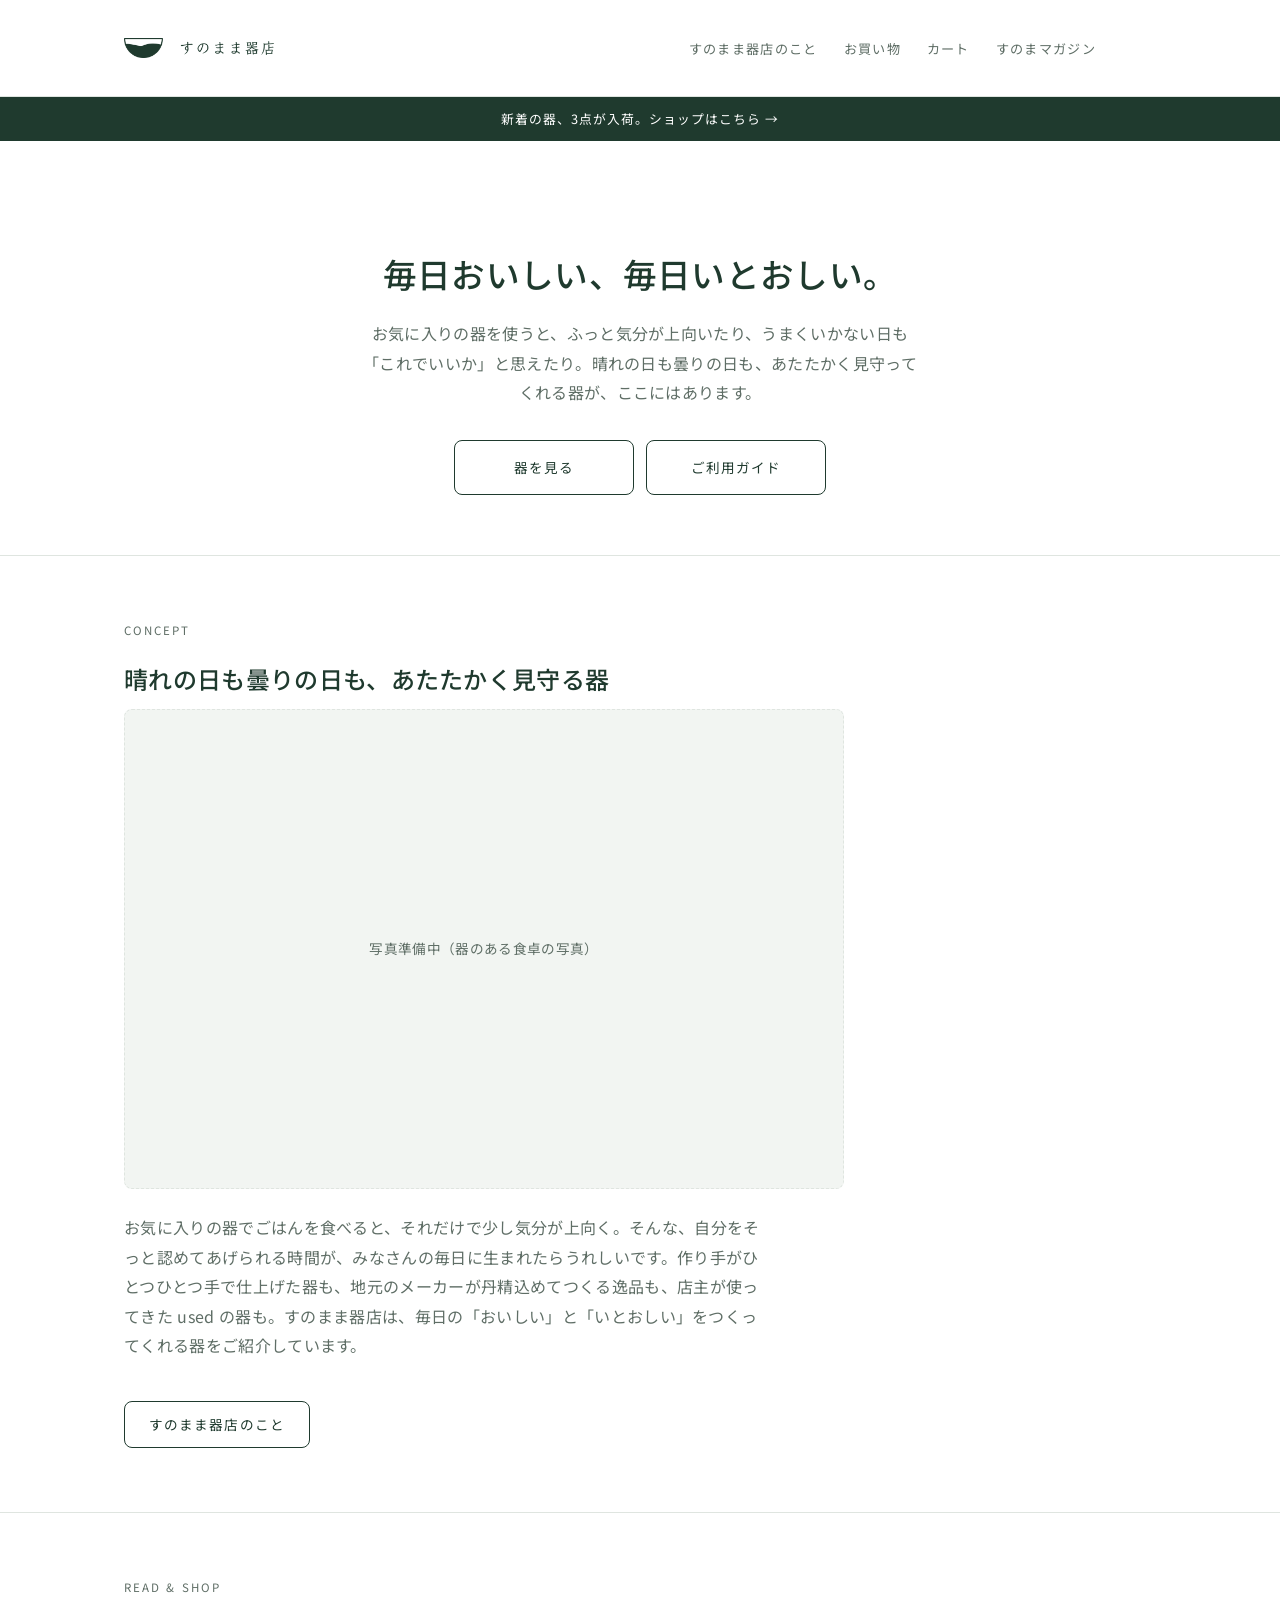
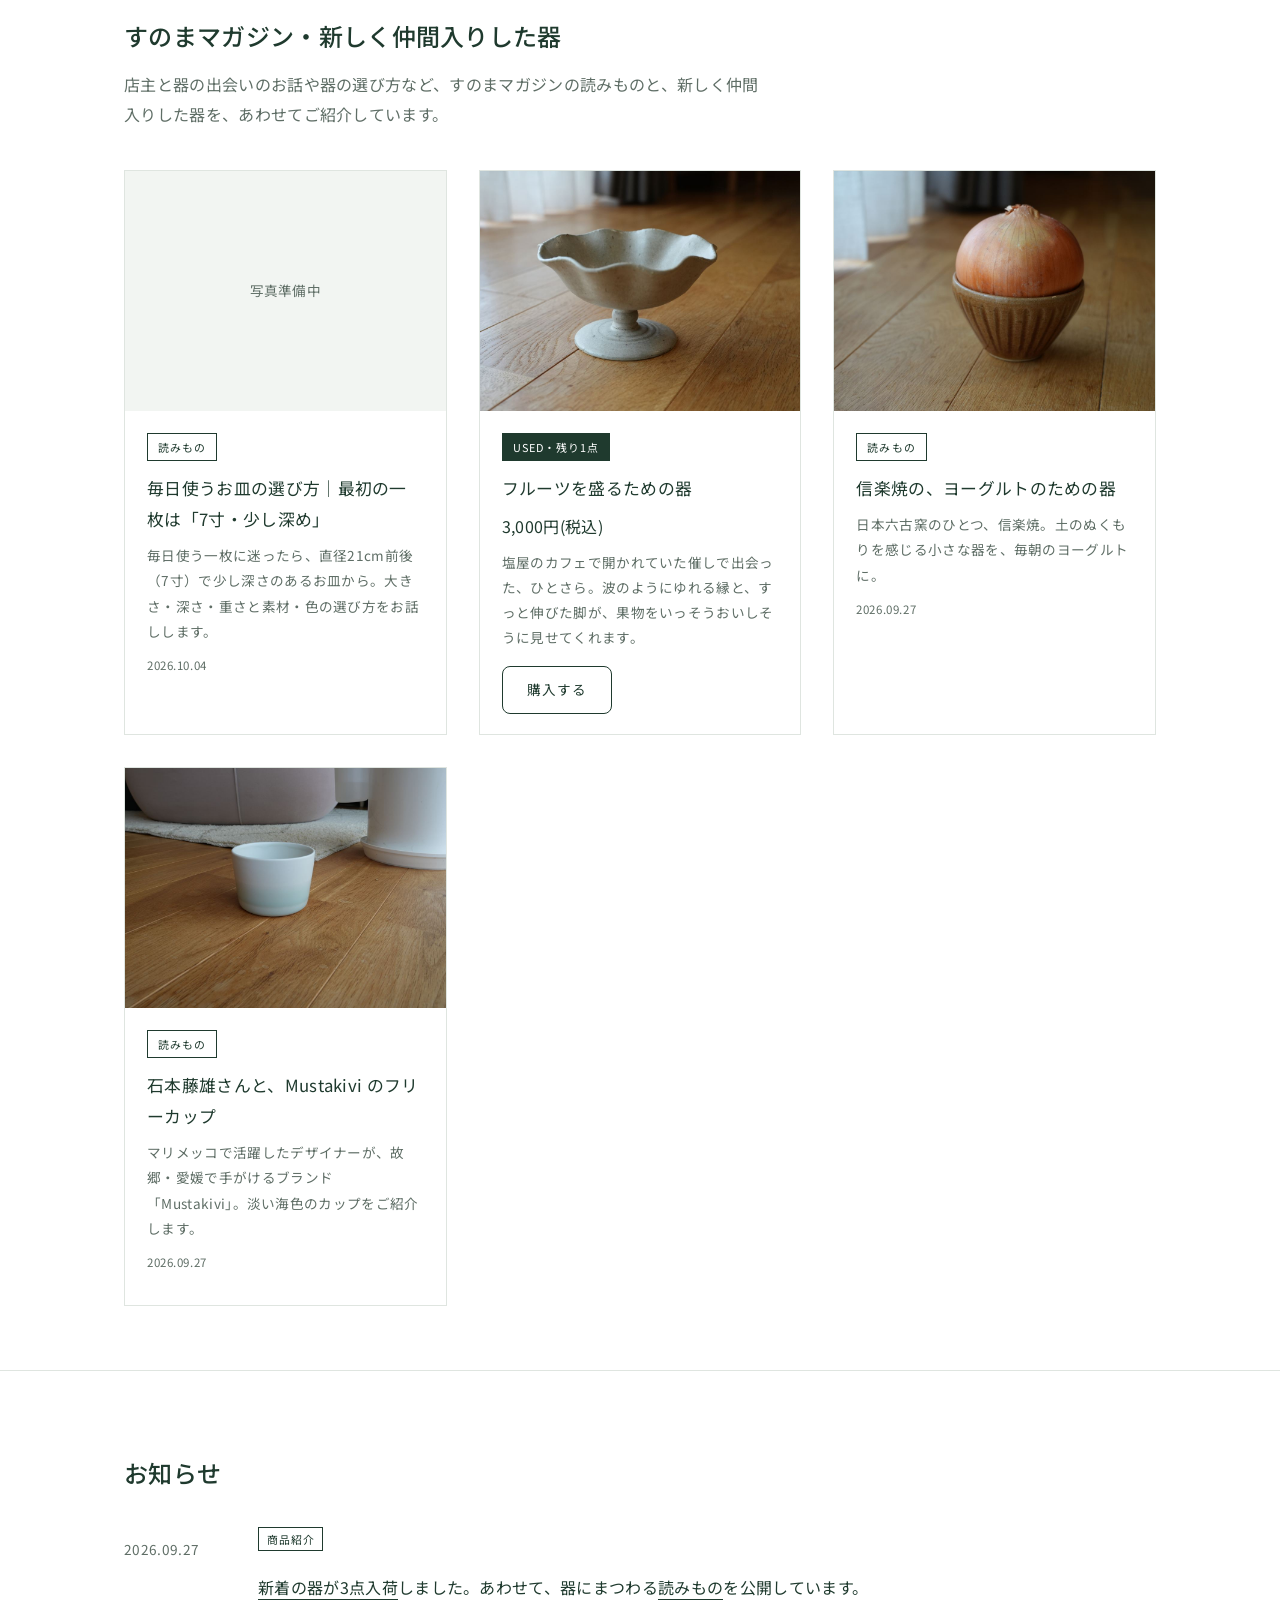
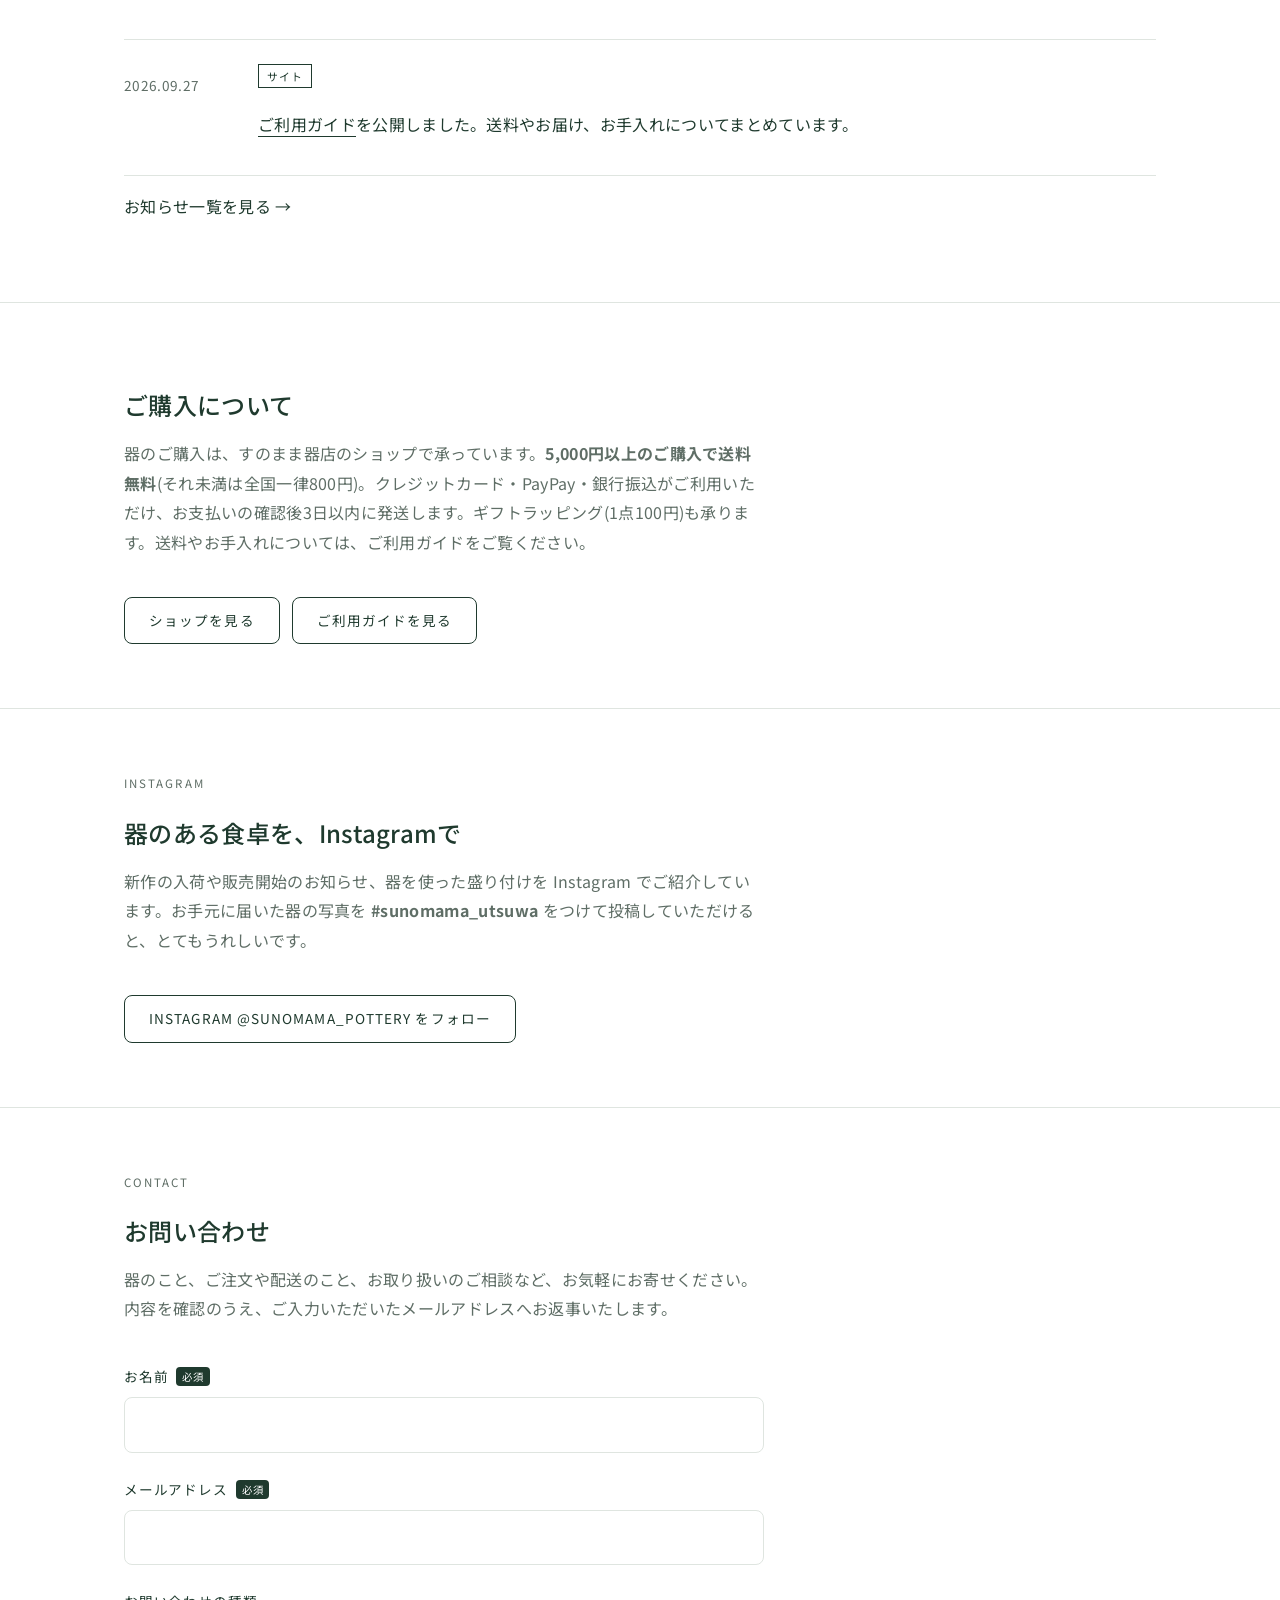
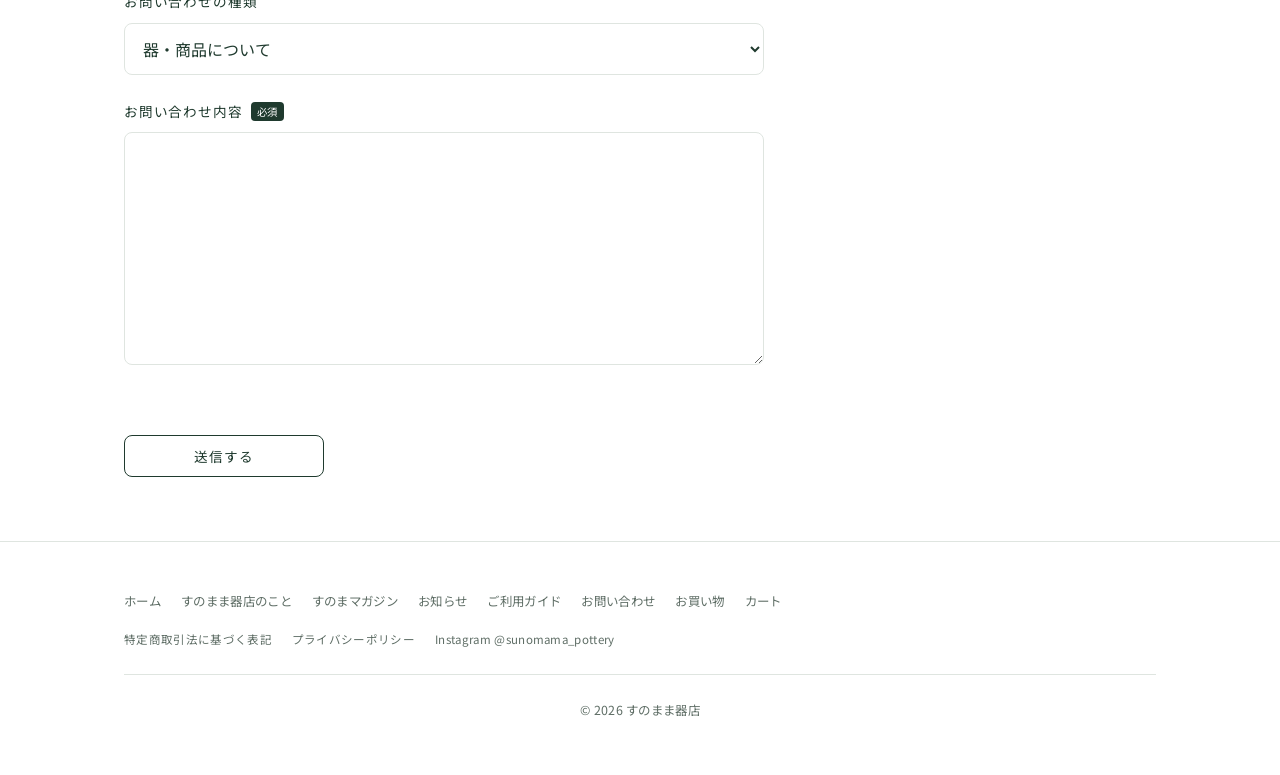
==== commit d36fd01c: "ヘッダーの上下の余白を広げる（18→28px） Co-Authored-By: Claude Opus 5.5 (1M context) <noreply@anthropic.com> Claude-" ====
--- a/index.html
+++ b/index.html
@@ -17,7 +17,7 @@
 <meta name="twitter:card" content="summary_large_image">
 <link rel="preconnect" href="https://fonts.googleapis.com">
 <link href="https://fonts.googleapis.com/css2?family=Shippori+Mincho:wght@500;600&family=Noto+Sans+JP:wght@400;500&display=swap" rel="stylesheet">
-<link rel="stylesheet" href="css/style.css?v=20261017c">
+<link rel="stylesheet" href="css/style.css?v=20261017d">
 </head>
 <body>
 
--- a/css/style.css
+++ b/css/style.css
@@ -79,8 +79,8 @@
   display: flex;
   align-items: center;
   justify-content: space-between;
-  padding-top: 18px;
-  padding-bottom: 18px;
+  padding-top: 28px;
+  padding-bottom: 28px;
   flex-wrap: wrap;
   gap: 12px;
 }
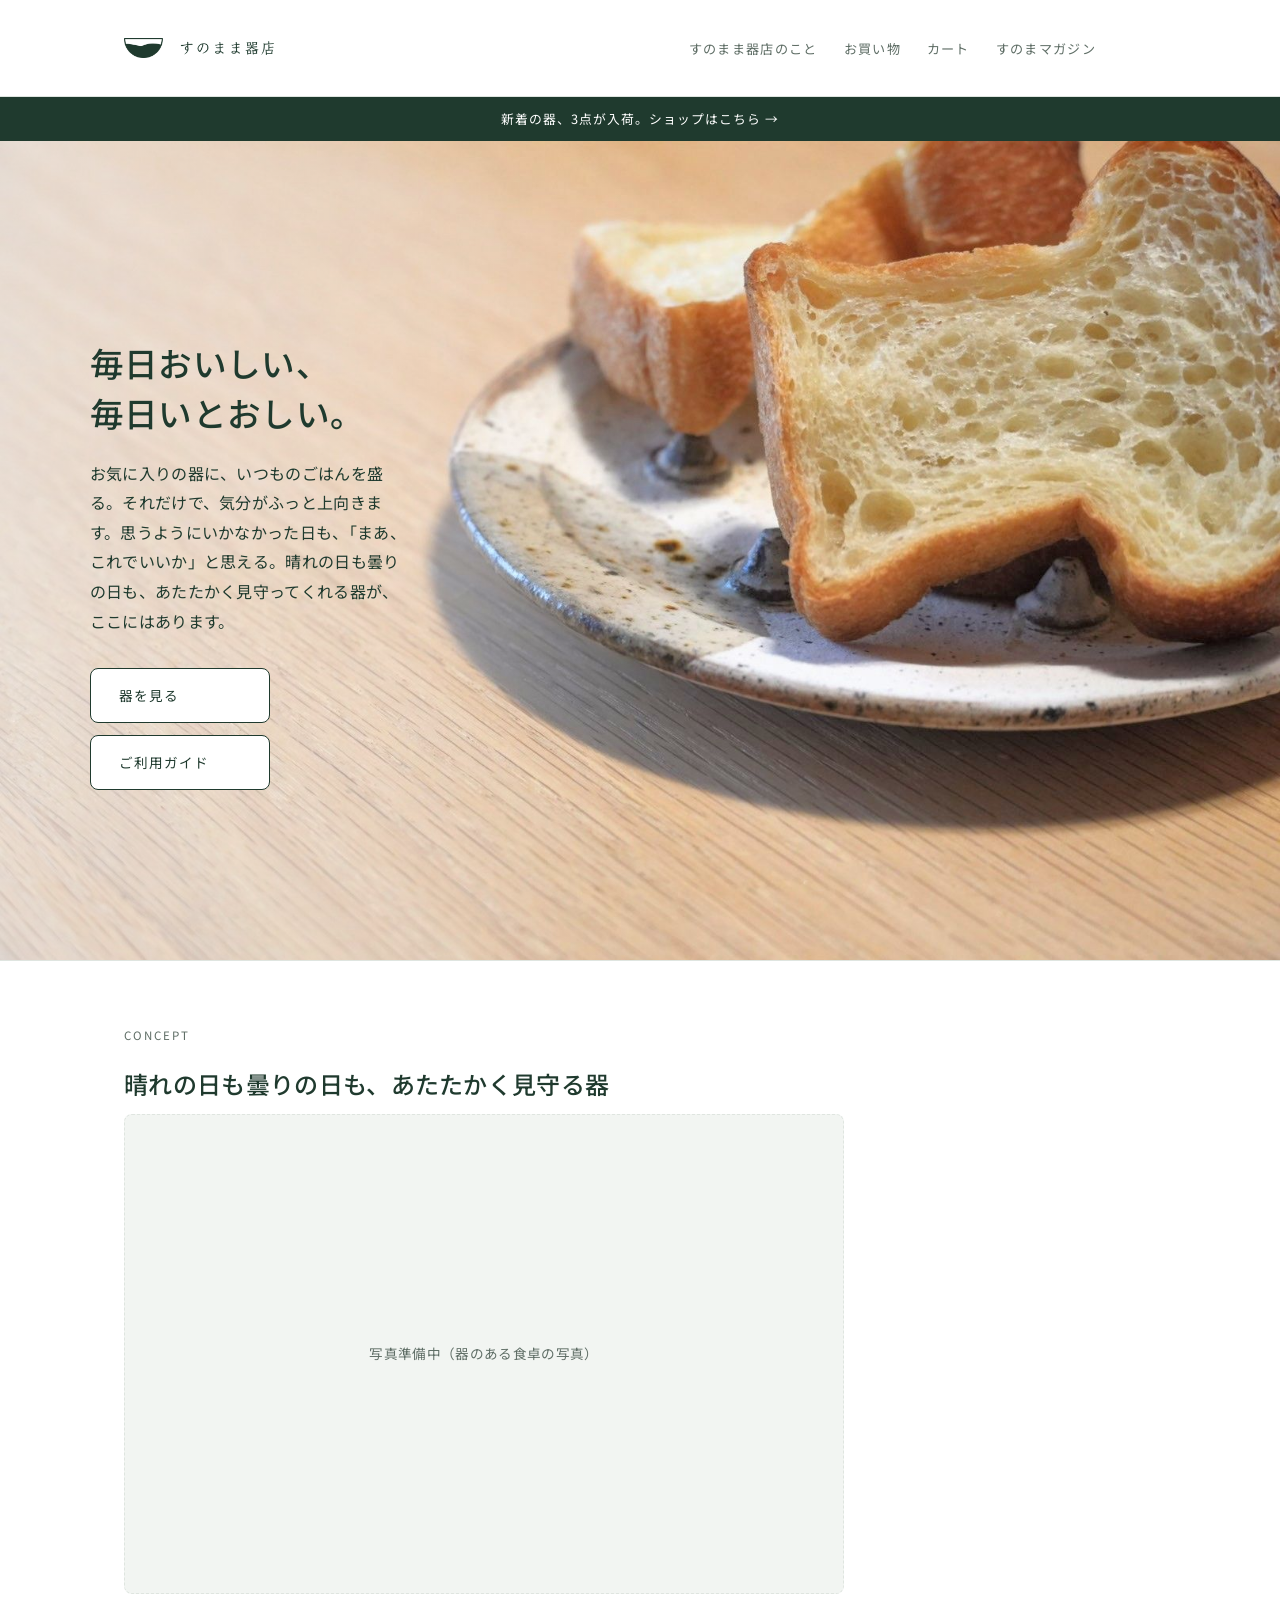
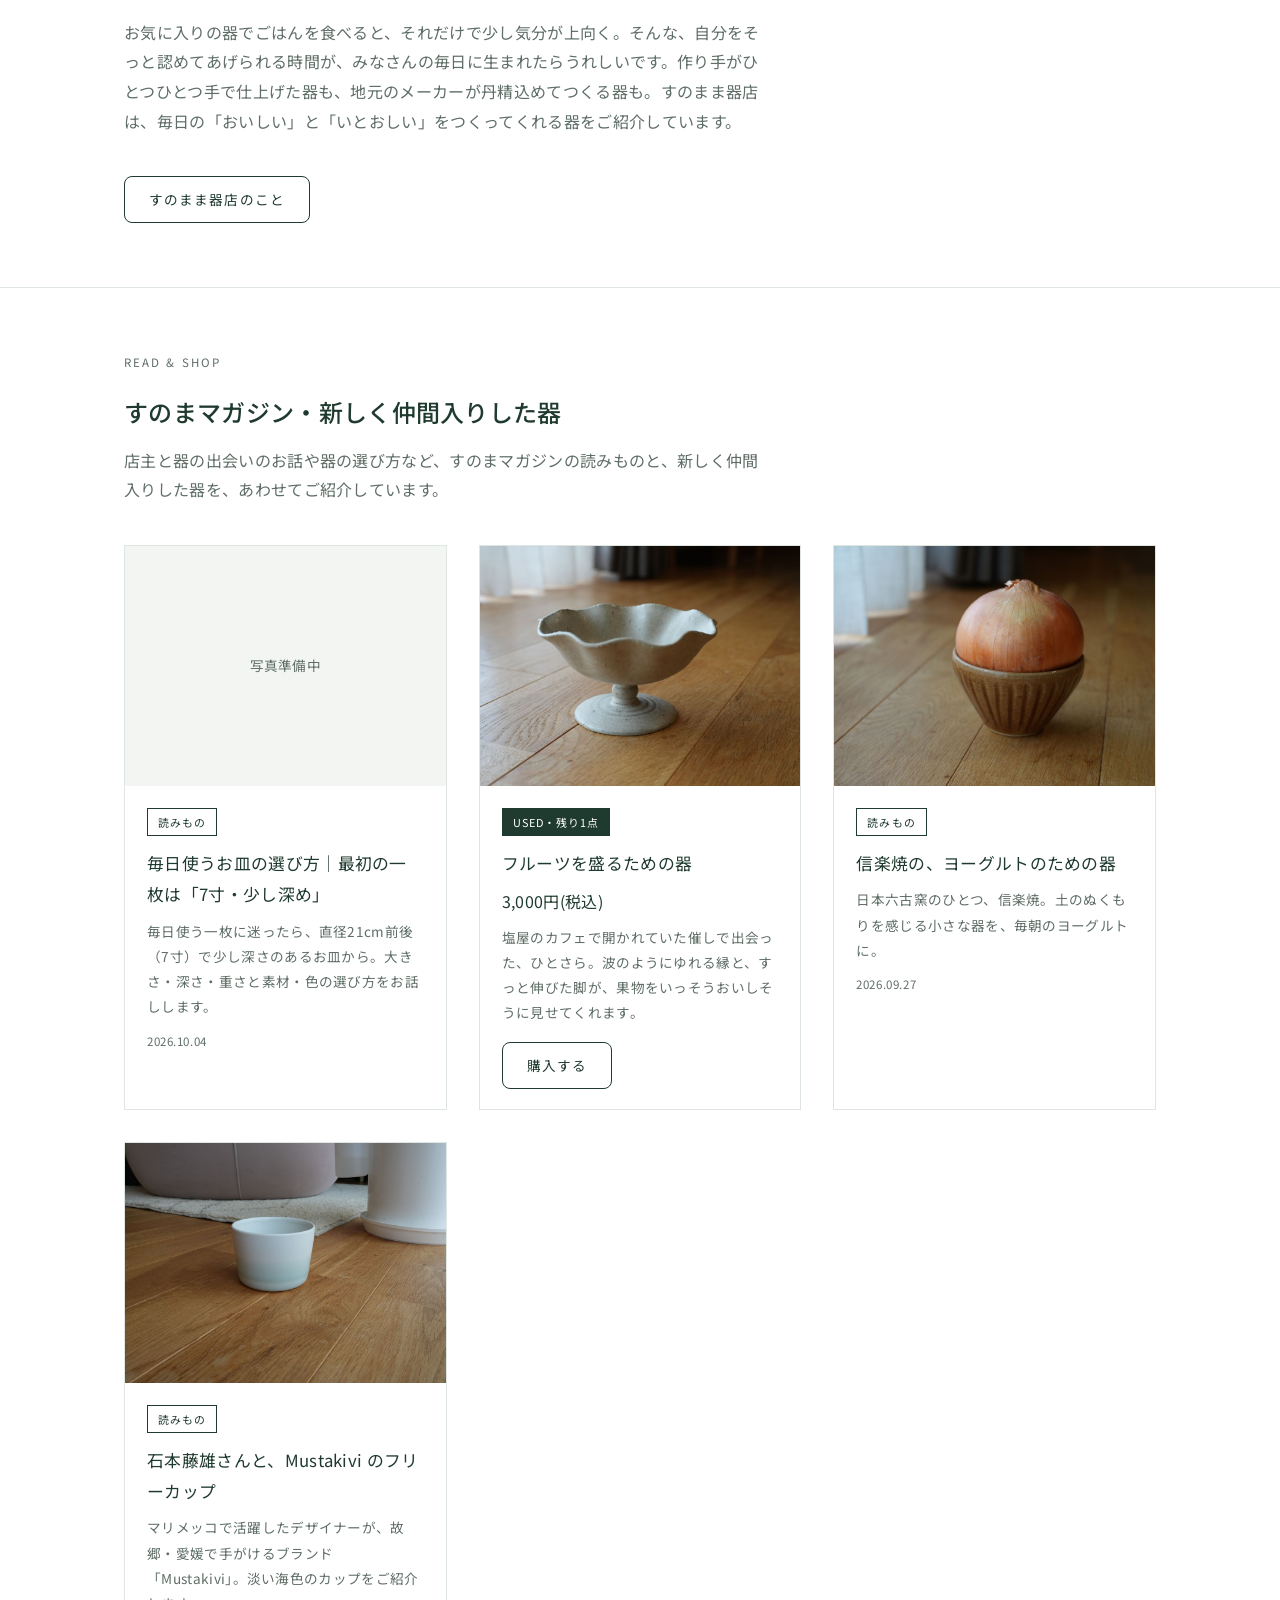
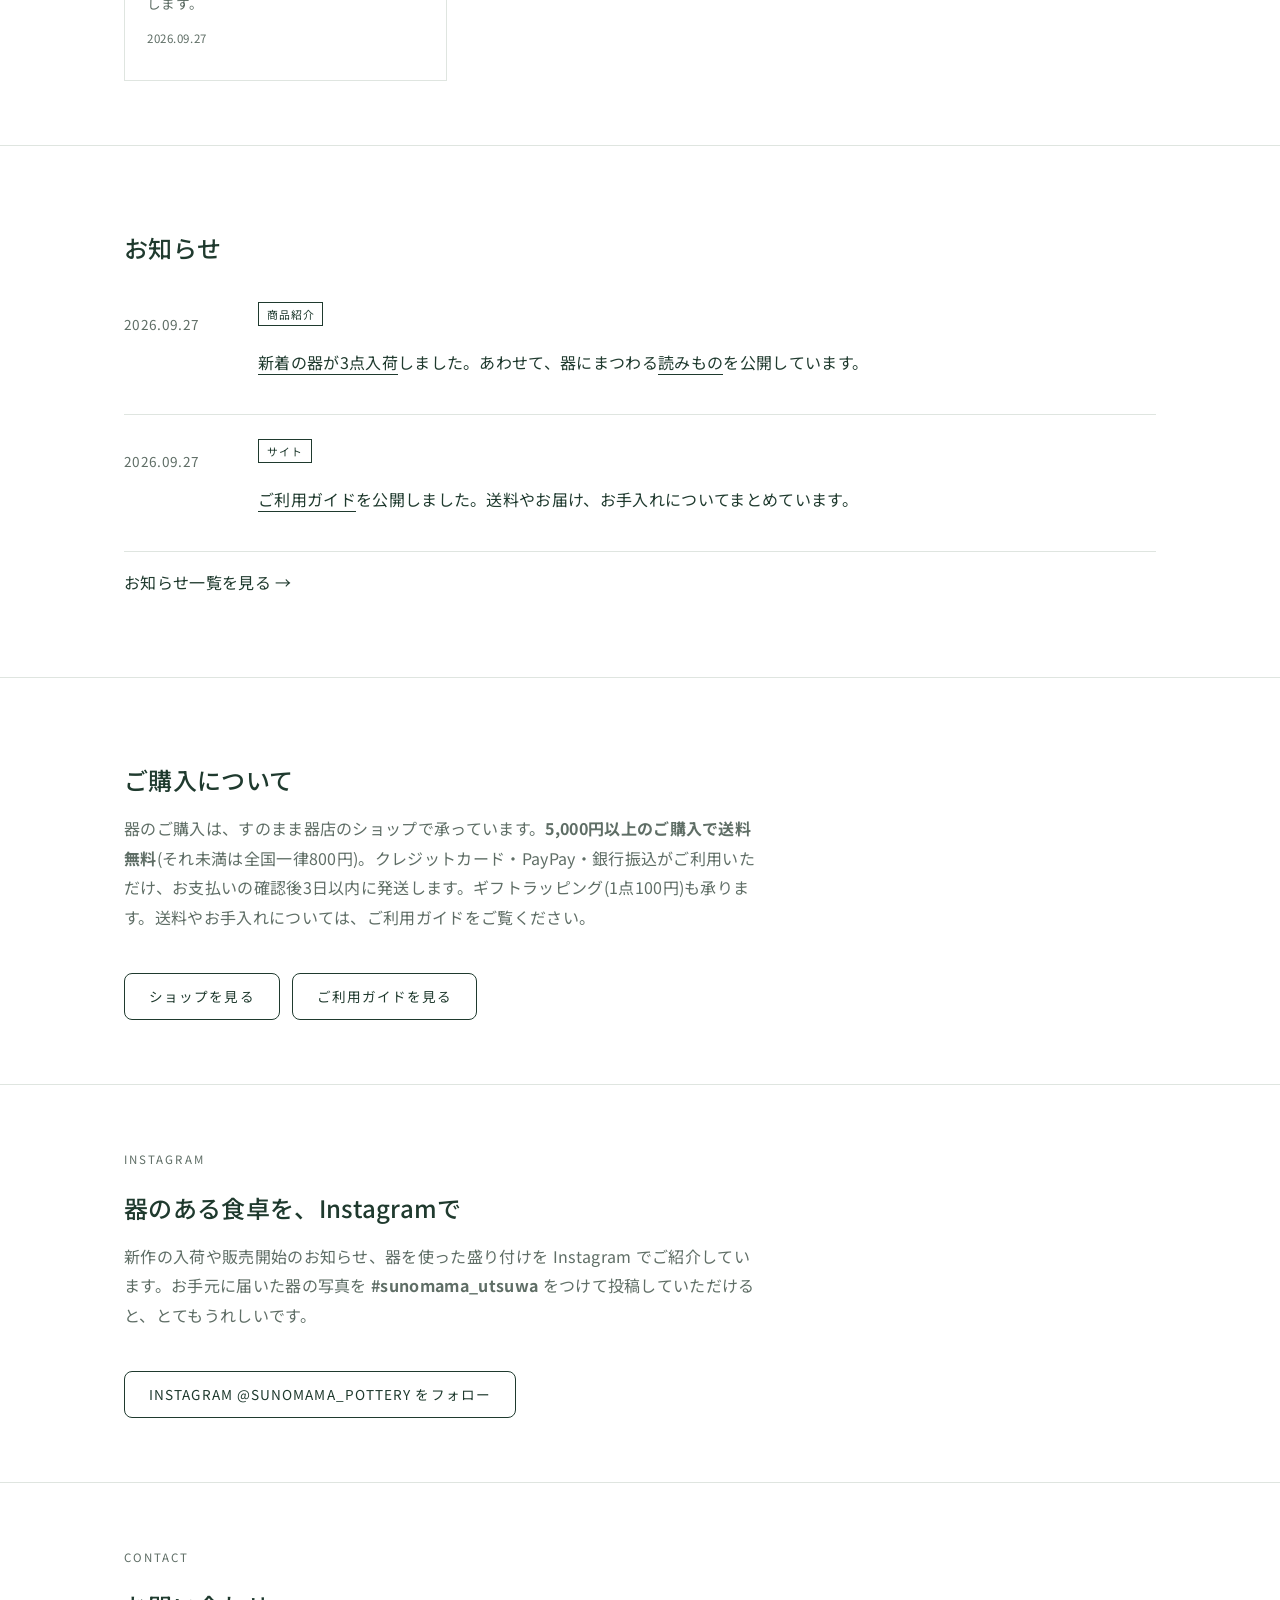
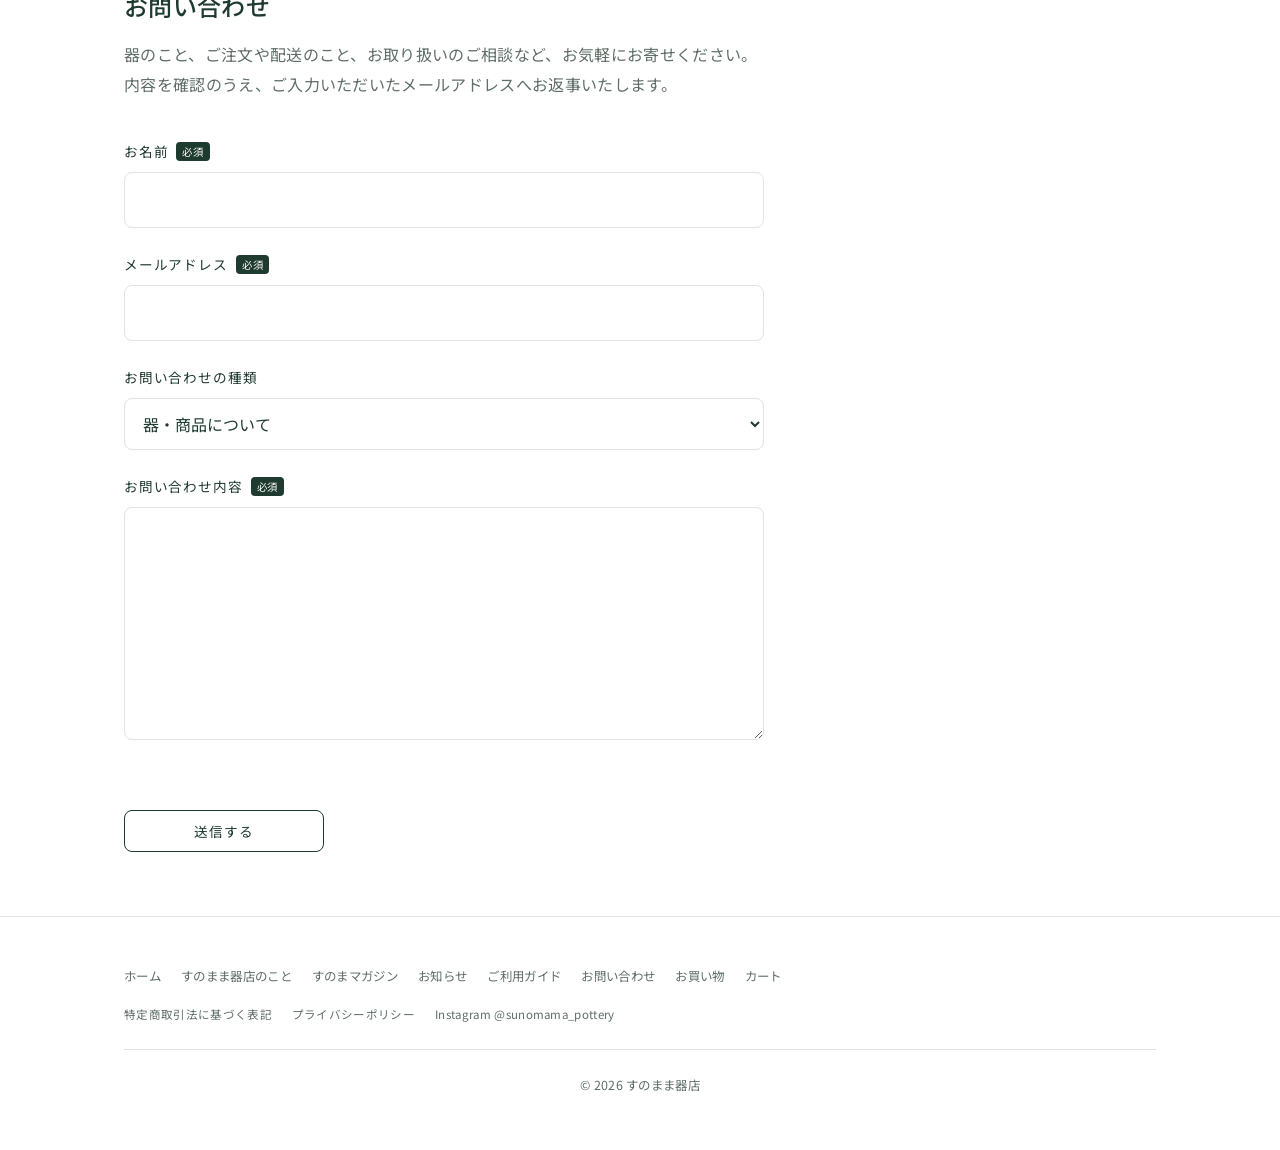
==== commit 7cd09ccb: "トップのメインビジュアルに器とパンの写真を置き、PCでは写真左の木目にコンセプト文を重ねる スマホでは写真の下に文章を置く。トップのコンセプト文を concept.html の文面に合わせる。  Co" ====
--- a/index.html
+++ b/index.html
@@ -17,7 +17,7 @@
 <meta name="twitter:card" content="summary_large_image">
 <link rel="preconnect" href="https://fonts.googleapis.com">
 <link href="https://fonts.googleapis.com/css2?family=Shippori+Mincho:wght@500;600&family=Noto+Sans+JP:wght@400;500&display=swap" rel="stylesheet">
-<link rel="stylesheet" href="css/style.css?v=20261017d">
+<link rel="stylesheet" href="css/style.css?v=20261018a">
 </head>
 <body>
 
@@ -47,12 +47,15 @@
 </div>
 
 <section class="hero">
-  <div class="container">
-    <h1>毎日おいしい、毎日いとおしい。</h1>
-    <p>お気に入りの器を使うと、ふっと気分が上向いたり、うまくいかない日も「これでいいか」と思えたり。晴れの日も曇りの日も、あたたかく見守ってくれる器が、ここにはあります。</p>
-    <div class="hero-actions">
-      <a class="btn" href="https://yohenpottery.base.shop/" target="_blank" rel="noopener">器を見る</a>
-      <a class="btn btn-outline" href="guide.html">ご利用ガイド</a>
+  <img class="hero-photo" src="images/top-photo.jpg?v=20261018a" srcset="images/top-photo-900.jpg?v=20261018a 900w, images/top-photo.jpg?v=20261018a 1616w" sizes="100vw" alt="木のテーブルに置いた、白い器に盛ったパン" width="1616" height="1080">
+  <div class="hero-inner">
+    <div class="hero-text">
+      <h1>毎日おいしい、<br>毎日いとおしい。</h1>
+      <p>お気に入りの器に、いつものごはんを盛る。それだけで、気分がふっと上向きます。思うようにいかなかった日も、「まあ、これでいいか」と思える。晴れの日も曇りの日も、あたたかく見守ってくれる器が、ここにはあります。</p>
+      <div class="hero-actions">
+        <a class="btn" href="https://yohenpottery.base.shop/" target="_blank" rel="noopener">器を見る</a>
+        <a class="btn btn-outline" href="guide.html">ご利用ガイド</a>
+      </div>
     </div>
   </div>
 </section>
@@ -63,7 +66,7 @@
     <h2 class="section-title">晴れの日も曇りの日も、あたたかく見守る器</h2>
     <!-- ▼ 仮の画像です。写真ができたら <img class="section-photo" src="images/写真の名前.jpg" alt="写真の説明" width="1200" height="800"> に置きかえてください -->
     <div class="photo-placeholder">写真準備中（器のある食卓の写真）</div>
-    <p class="section-lead">お気に入りの器でごはんを食べると、それだけで少し気分が上向く。そんな、自分をそっと認めてあげられる時間が、みなさんの毎日に生まれたらうれしいです。作り手がひとつひとつ手で仕上げた器も、地元のメーカーが丹精込めてつくる逸品も、店主が使ってきた used の器も。すのまま器店は、毎日の「おいしい」と「いとおしい」をつくってくれる器をご紹介しています。</p>
+    <p class="section-lead">お気に入りの器でごはんを食べると、それだけで少し気分が上向く。そんな、自分をそっと認めてあげられる時間が、みなさんの毎日に生まれたらうれしいです。作り手がひとつひとつ手で仕上げた器も、地元のメーカーが丹精込めてつくる器も。すのまま器店は、毎日の「おいしい」と「いとおしい」をつくってくれる器をご紹介しています。</p>
     <div class="shop-links">
       <a class="btn btn-outline" href="concept.html">すのまま器店のこと</a>
     </div>
--- a/css/style.css
+++ b/css/style.css
@@ -168,20 +168,95 @@
 /* ---------- ヒーロー ---------- */
 
 .hero {
-  padding: 80px 0 60px;
-  text-align: center;
+  position: relative;
+  min-height: min(66vw, 820px);
+  display: flex;
+  align-items: center;
+  overflow: hidden;
   border-bottom: 1px solid var(--color-line);
+}
+
+/* 写真の右側(器)を見せ、左側の木目の余白に文章を置く */
+.hero-photo {
+  position: absolute;
+  inset: 0;
+  width: 100%;
+  height: 100%;
+  object-fit: cover;
+  object-position: right 60%;
+}
+
+/* 文章が読みやすいよう、左側だけほんのり明るくする */
+.hero::before {
+  content: "";
+  position: absolute;
+  inset: 0;
+  background: linear-gradient(90deg, rgba(255, 255, 255, 0.55) 0%, rgba(255, 255, 255, 0.3) 30%, rgba(255, 255, 255, 0) 50%);
+  z-index: 1;
+}
+
+/* 画面が広くても文章は左の木目の上に置く(中央寄せにすると器に重なるため) */
+.hero-inner {
+  position: relative;
+  z-index: 2;
+  width: 100%;
+  padding: 0 clamp(24px, 7vw, 140px);
+}
+
+.hero-text {
+  max-width: 320px;
+  padding: 40px 0;
 }
 
 .hero h1 {
   font-size: 2.1rem;
+  line-height: 1.5;
   margin-bottom: 20px;
 }
 
 .hero p {
-  color: var(--color-text-soft);
-  max-width: 560px;
-  margin: 0 auto;
+  color: var(--color-text);
+  margin: 0;
+}
+
+.hero .hero-actions {
+  justify-content: flex-start;
+}
+
+/* スマホ: 写真を上に、文章をその下に */
+@media (max-width: 900px) {
+  .hero {
+    display: block;
+    min-height: 0;
+  }
+
+  .hero::before {
+    display: none;
+  }
+
+  .hero-photo {
+    position: static;
+    height: auto;
+    aspect-ratio: 3 / 2;
+  }
+
+  .hero-text {
+    max-width: none;
+    padding: 36px 0 48px;
+    text-align: center;
+  }
+
+  .hero h1 {
+    font-size: 1.7rem;
+  }
+
+  .hero p {
+    color: var(--color-text-soft);
+  }
+
+  .hero .hero-actions {
+    justify-content: center;
+  }
 }
 
 /* ---------- セクション共通 ---------- */
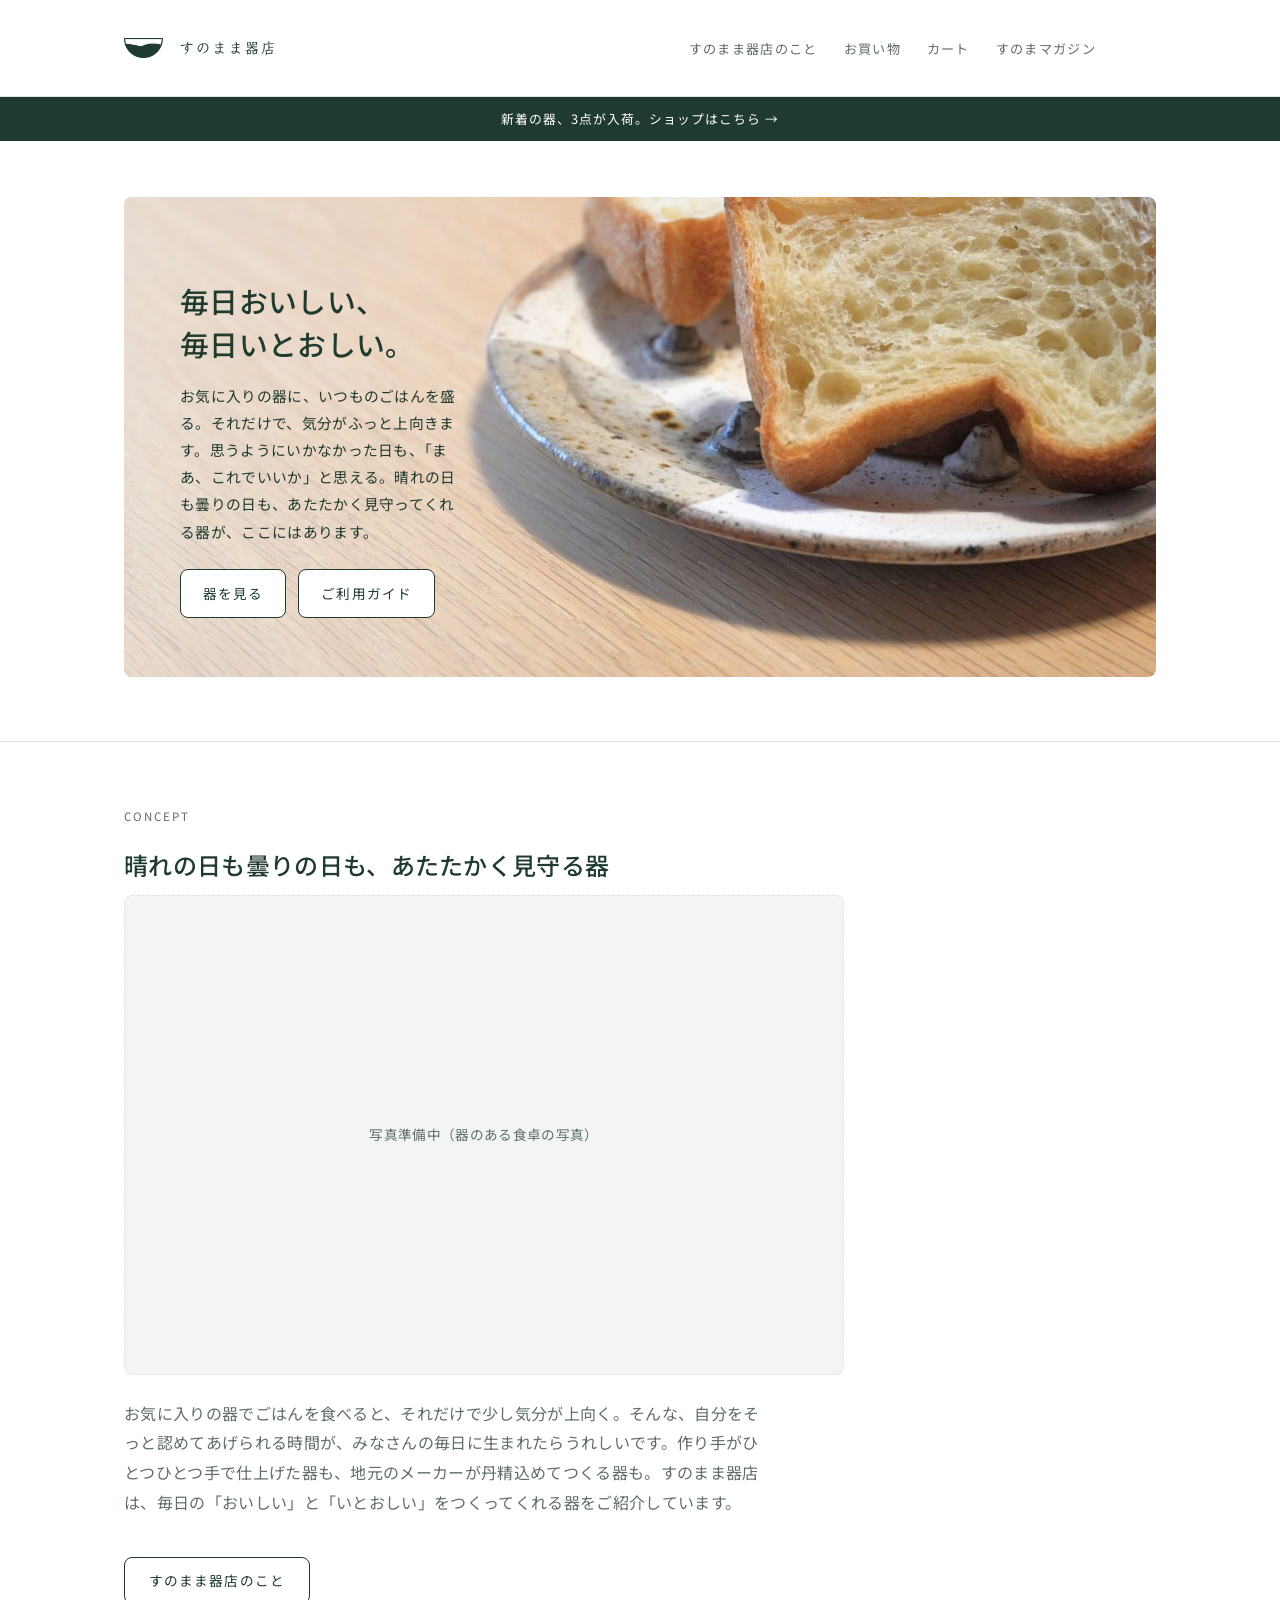
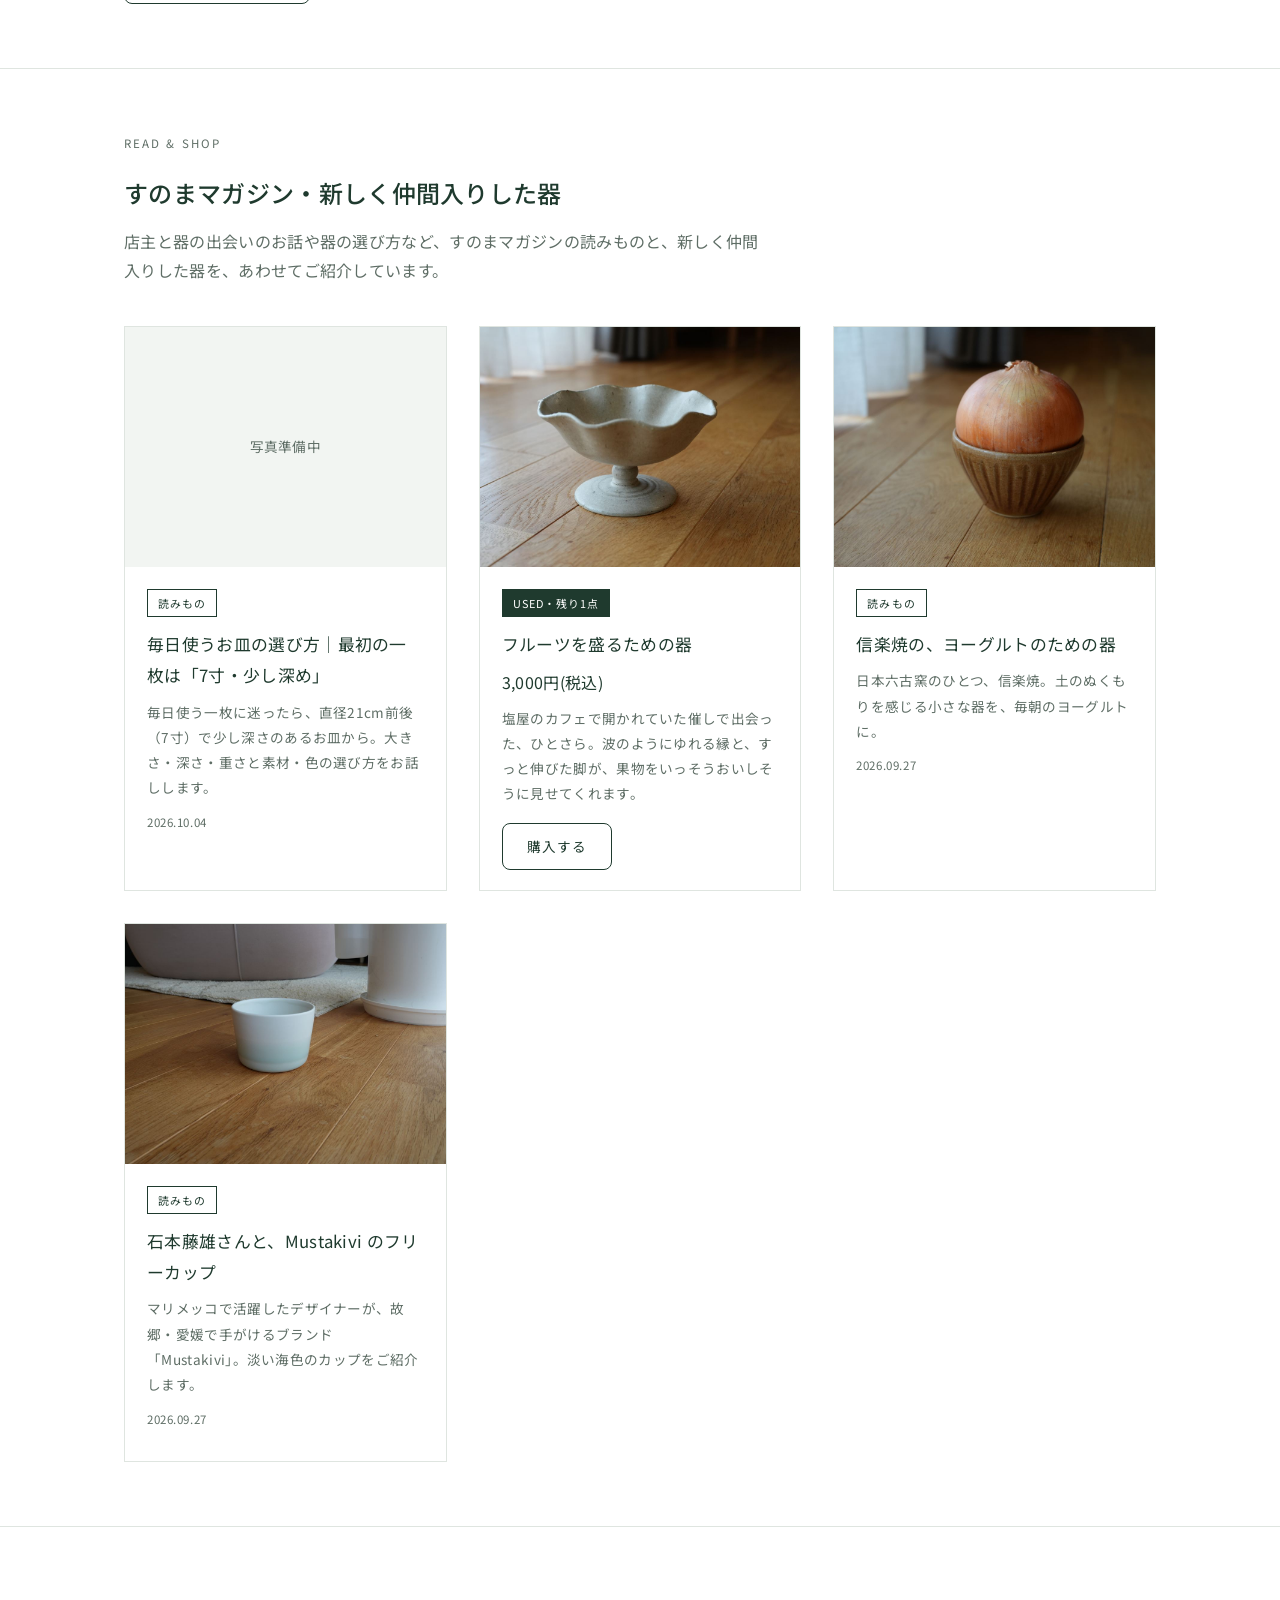
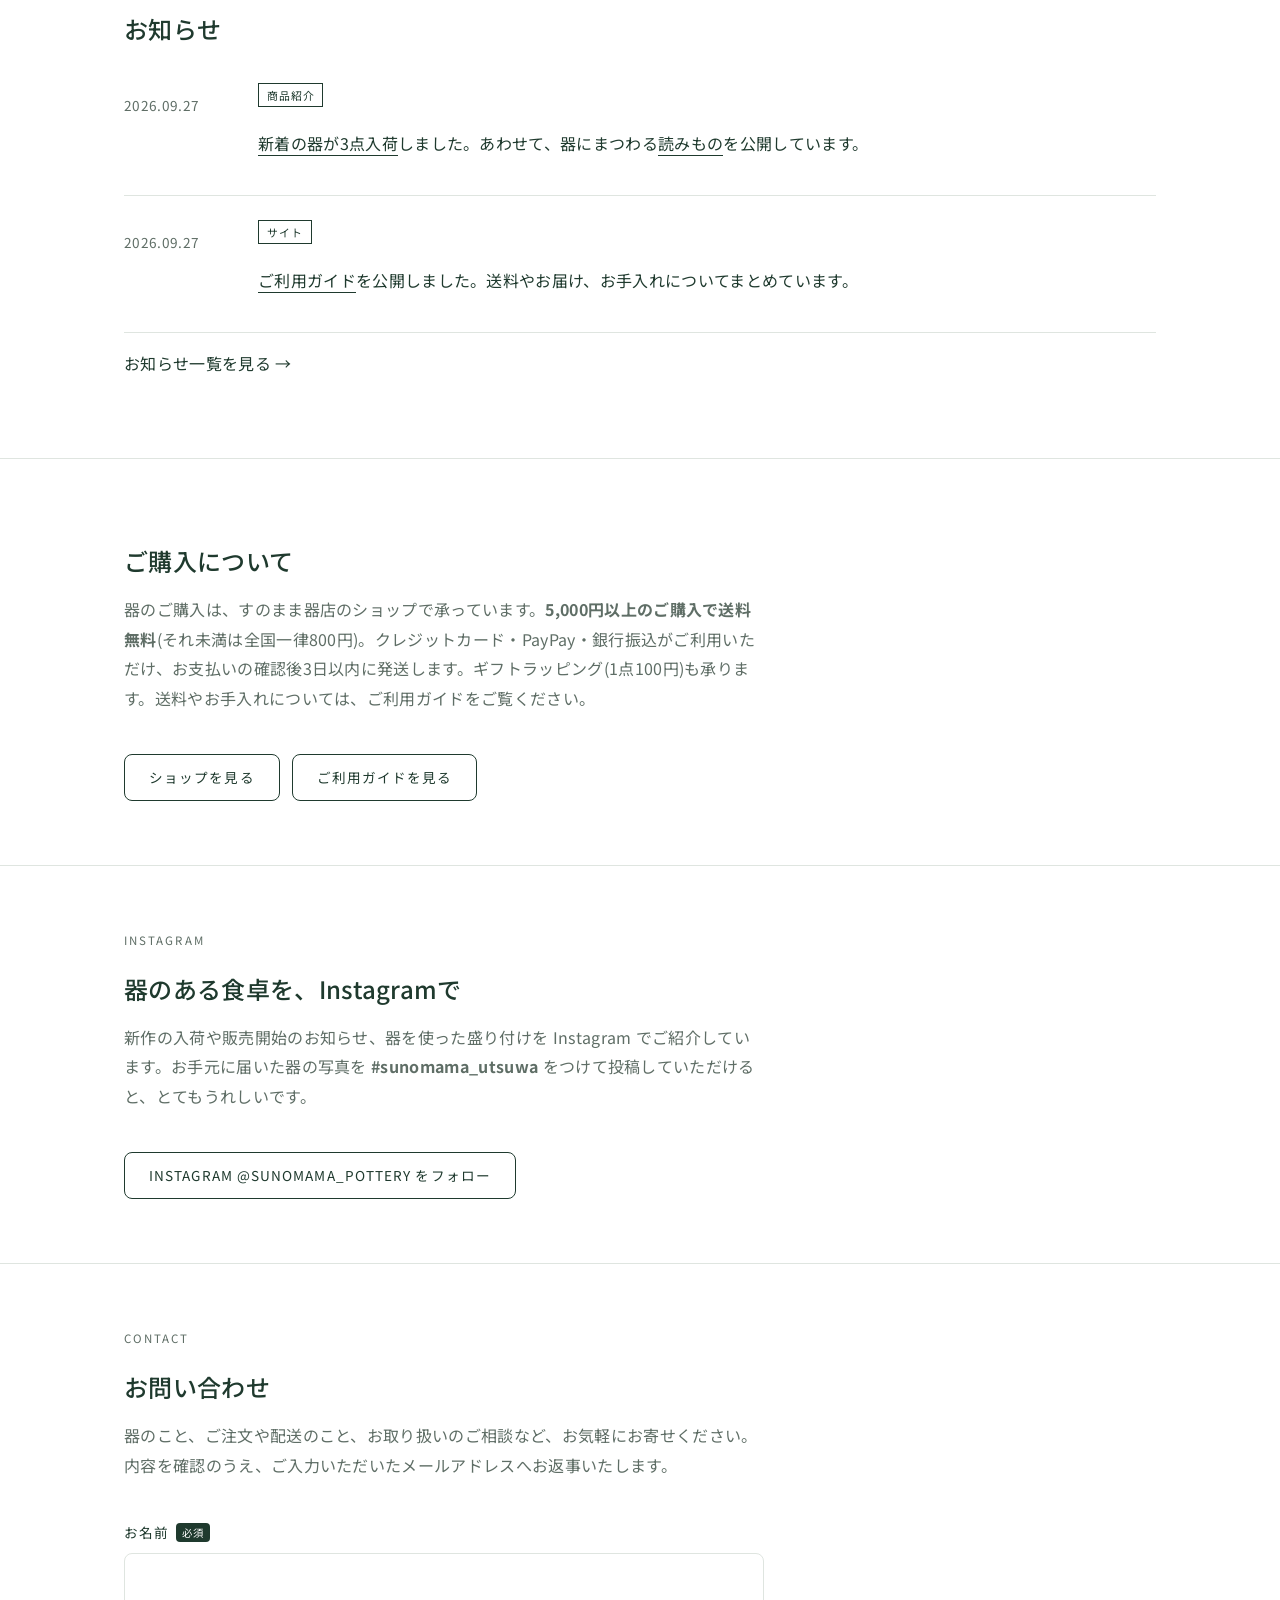
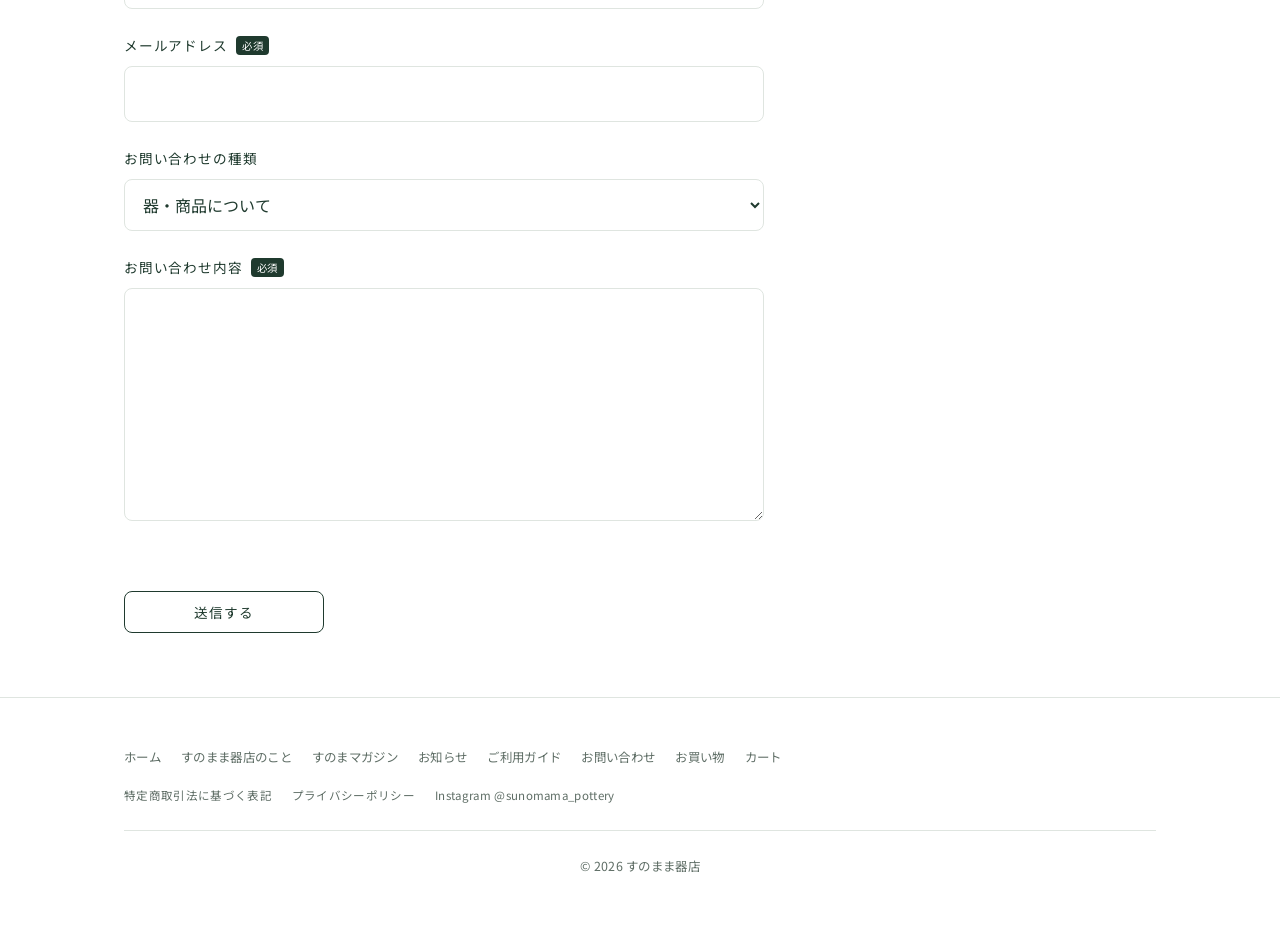
==== commit 78cd3c4f: "トップの写真をコンテンツ幅におさめ、まわりに余白をとる Co-Authored-By: Claude Opus 5.5 (1M context) <noreply@anthropic.com> Cla" ====
--- a/index.html
+++ b/index.html
@@ -17,7 +17,7 @@
 <meta name="twitter:card" content="summary_large_image">
 <link rel="preconnect" href="https://fonts.googleapis.com">
 <link href="https://fonts.googleapis.com/css2?family=Shippori+Mincho:wght@500;600&family=Noto+Sans+JP:wght@400;500&display=swap" rel="stylesheet">
-<link rel="stylesheet" href="css/style.css?v=20261018a">
+<link rel="stylesheet" href="css/style.css?v=20261018c">
 </head>
 <body>
 
@@ -47,14 +47,16 @@
 </div>
 
 <section class="hero">
-  <img class="hero-photo" src="images/top-photo.jpg?v=20261018a" srcset="images/top-photo-900.jpg?v=20261018a 900w, images/top-photo.jpg?v=20261018a 1616w" sizes="100vw" alt="木のテーブルに置いた、白い器に盛ったパン" width="1616" height="1080">
-  <div class="hero-inner">
-    <div class="hero-text">
-      <h1>毎日おいしい、<br>毎日いとおしい。</h1>
-      <p>お気に入りの器に、いつものごはんを盛る。それだけで、気分がふっと上向きます。思うようにいかなかった日も、「まあ、これでいいか」と思える。晴れの日も曇りの日も、あたたかく見守ってくれる器が、ここにはあります。</p>
-      <div class="hero-actions">
-        <a class="btn" href="https://yohenpottery.base.shop/" target="_blank" rel="noopener">器を見る</a>
-        <a class="btn btn-outline" href="guide.html">ご利用ガイド</a>
+  <div class="container">
+    <div class="hero-visual">
+      <img class="hero-photo" src="images/top-photo.jpg?v=20261018a" srcset="images/top-photo-900.jpg?v=20261018a 900w, images/top-photo.jpg?v=20261018a 1616w" sizes="100vw" alt="木のテーブルに置いた、白い器に盛ったパン" width="1616" height="1080">
+      <div class="hero-text">
+        <h1>毎日おいしい、<br>毎日いとおしい。</h1>
+        <p>お気に入りの器に、いつものごはんを盛る。それだけで、気分がふっと上向きます。思うようにいかなかった日も、「まあ、これでいいか」と思える。晴れの日も曇りの日も、あたたかく見守ってくれる器が、ここにはあります。</p>
+        <div class="hero-actions">
+          <a class="btn" href="https://yohenpottery.base.shop/" target="_blank" rel="noopener">器を見る</a>
+          <a class="btn btn-outline" href="guide.html">ご利用ガイド</a>
+        </div>
       </div>
     </div>
   </div>
--- a/css/style.css
+++ b/css/style.css
@@ -168,12 +168,18 @@
 /* ---------- ヒーロー ---------- */
 
 .hero {
+  padding: 56px 0 64px;
+  border-bottom: 1px solid var(--color-line);
+}
+
+/* 写真はコンテンツ幅におさめ、まわりに余白を残す */
+.hero-visual {
   position: relative;
-  min-height: min(66vw, 820px);
+  height: min(46vw, 480px);
   display: flex;
   align-items: center;
   overflow: hidden;
-  border-bottom: 1px solid var(--color-line);
+  border-radius: 8px;
 }
 
 /* 写真の右側(器)を見せ、左側の木目の余白に文章を置く */
@@ -187,7 +193,7 @@
 }
 
 /* 文章が読みやすいよう、左側だけほんのり明るくする */
-.hero::before {
+.hero-visual::before {
   content: "";
   position: absolute;
   inset: 0;
@@ -195,42 +201,50 @@
   z-index: 1;
 }
 
-/* 画面が広くても文章は左の木目の上に置く(中央寄せにすると器に重なるため) */
-.hero-inner {
+.hero-text {
   position: relative;
   z-index: 2;
-  width: 100%;
-  padding: 0 clamp(24px, 7vw, 140px);
-}
-
-.hero-text {
-  max-width: 320px;
-  padding: 40px 0;
+  max-width: 340px;
+  padding: 0 0 0 clamp(24px, 5vw, 56px);
 }
 
 .hero h1 {
-  font-size: 2.1rem;
+  font-size: 1.8rem;
   line-height: 1.5;
-  margin-bottom: 20px;
+  margin-bottom: 16px;
 }
 
 .hero p {
   color: var(--color-text);
+  font-size: 0.92rem;
   margin: 0;
 }
 
 .hero .hero-actions {
   justify-content: flex-start;
+  flex-wrap: nowrap;
+  margin-top: 24px;
+}
+
+.hero .hero-actions .btn {
+  min-width: 0;
+  padding: 11px 22px;
+  white-space: nowrap;
 }
 
 /* スマホ: 写真を上に、文章をその下に */
 @media (max-width: 900px) {
   .hero {
+    padding: 24px 0 48px;
+  }
+
+  .hero-visual {
     display: block;
-    min-height: 0;
+    height: auto;
+    overflow: visible;
   }
 
-  .hero::before {
+  .hero-visual::before {
     display: none;
   }
 
@@ -238,16 +252,17 @@
     position: static;
     height: auto;
     aspect-ratio: 3 / 2;
+    border-radius: 8px;
   }
 
   .hero-text {
     max-width: none;
-    padding: 36px 0 48px;
+    padding: 32px 0 0;
     text-align: center;
   }
 
   .hero h1 {
-    font-size: 1.7rem;
+    font-size: 1.6rem;
   }
 
   .hero p {
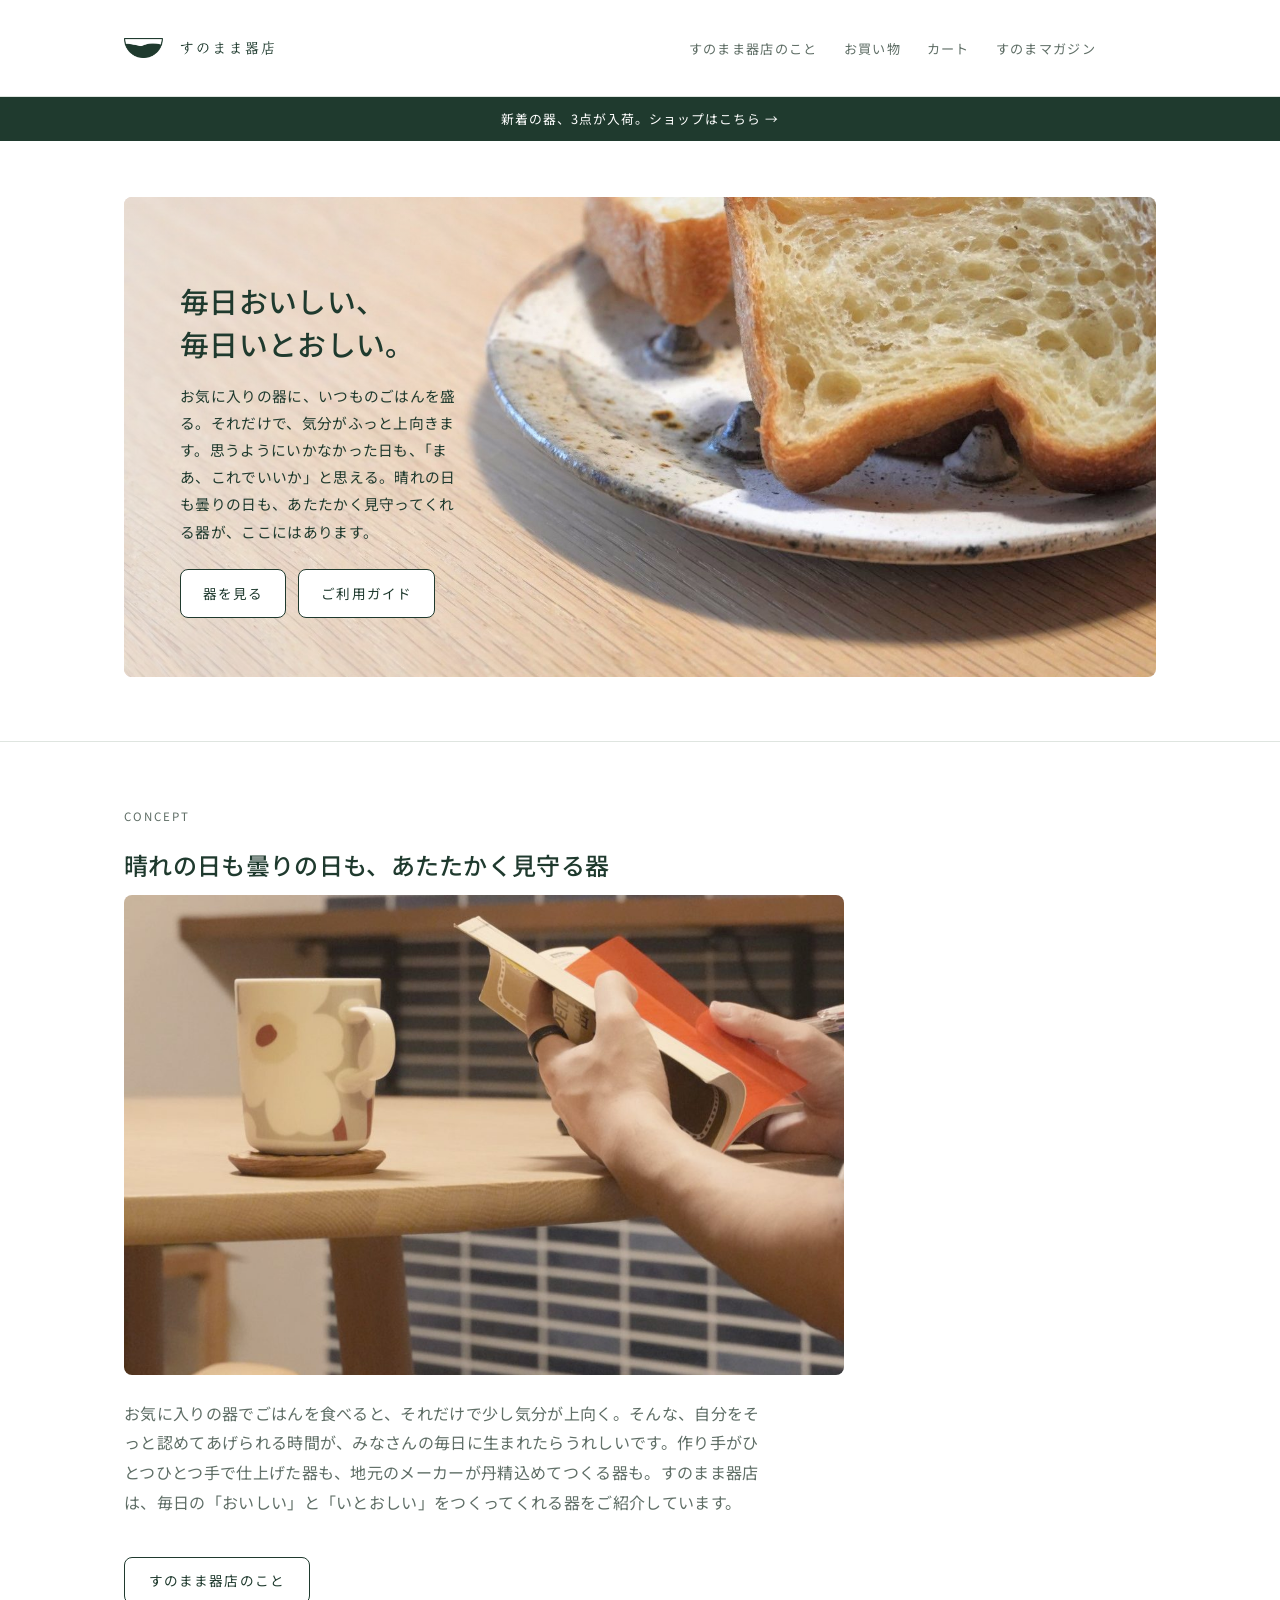
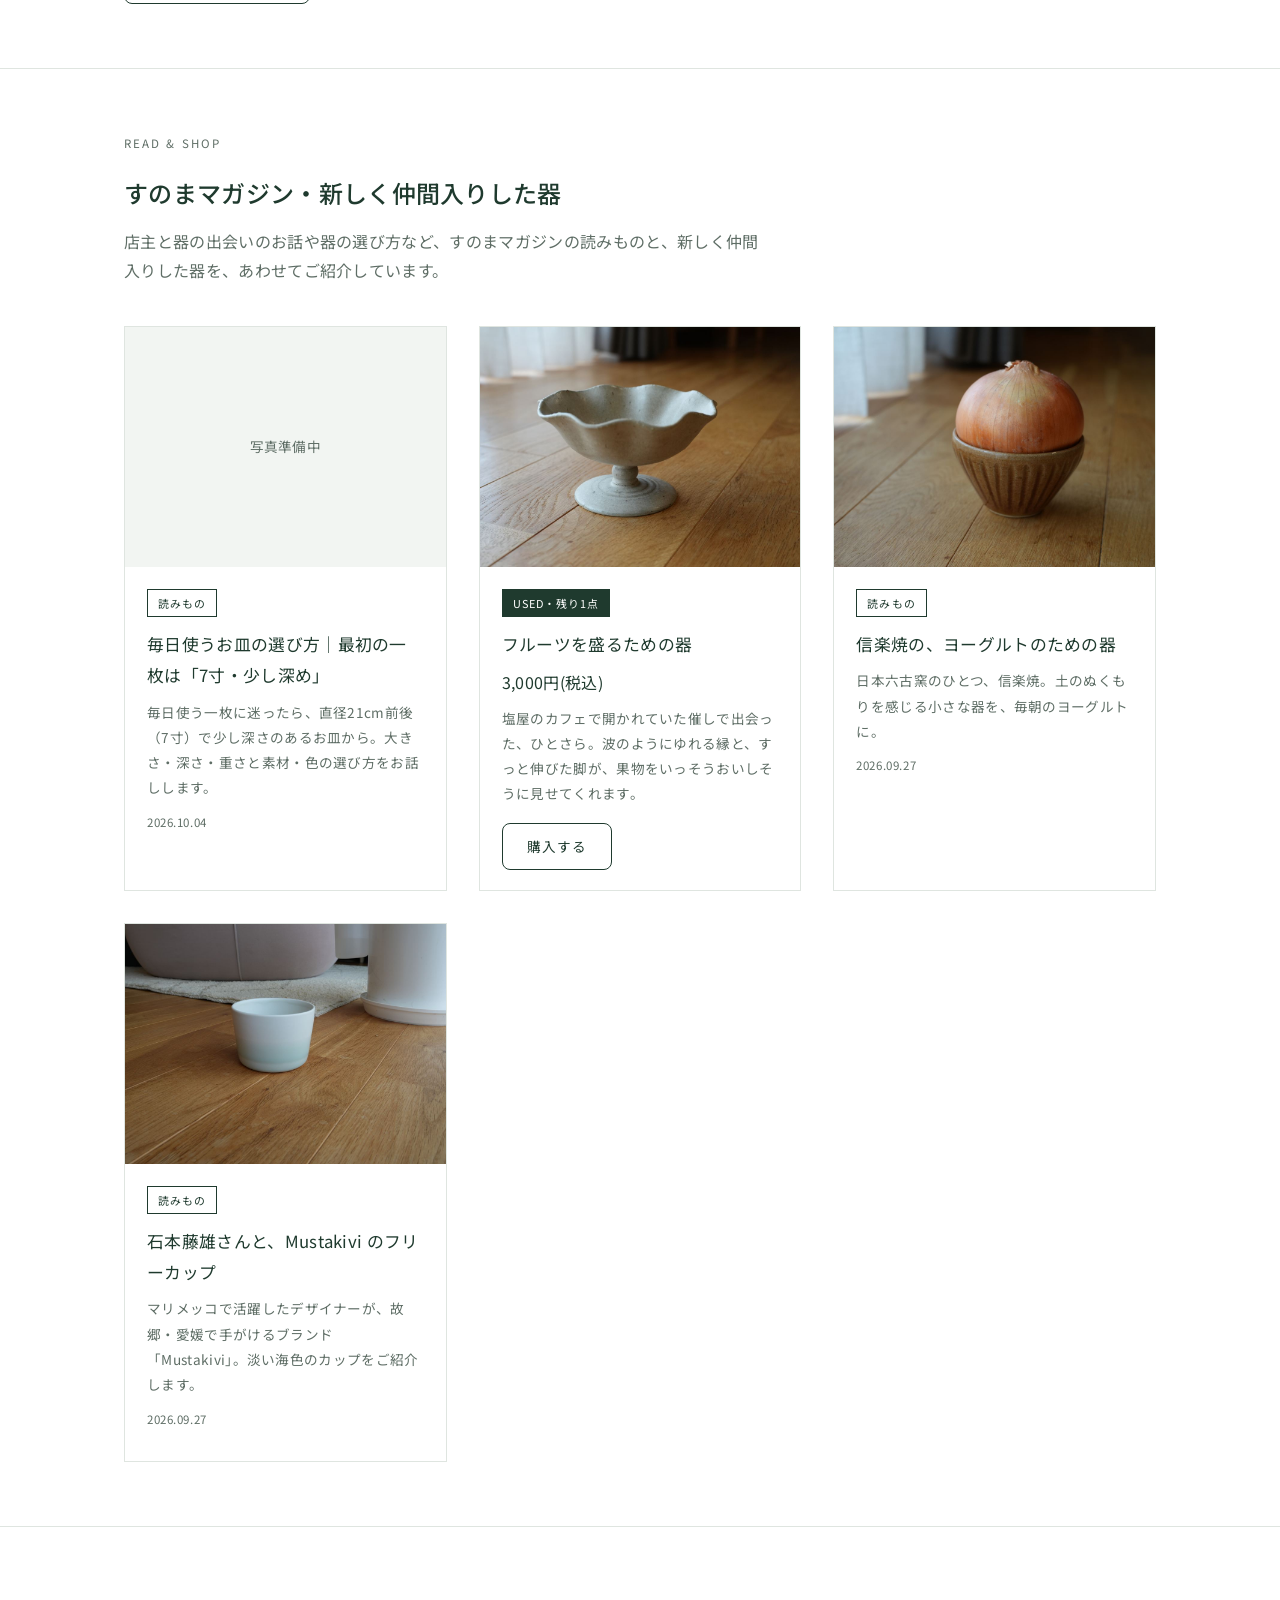
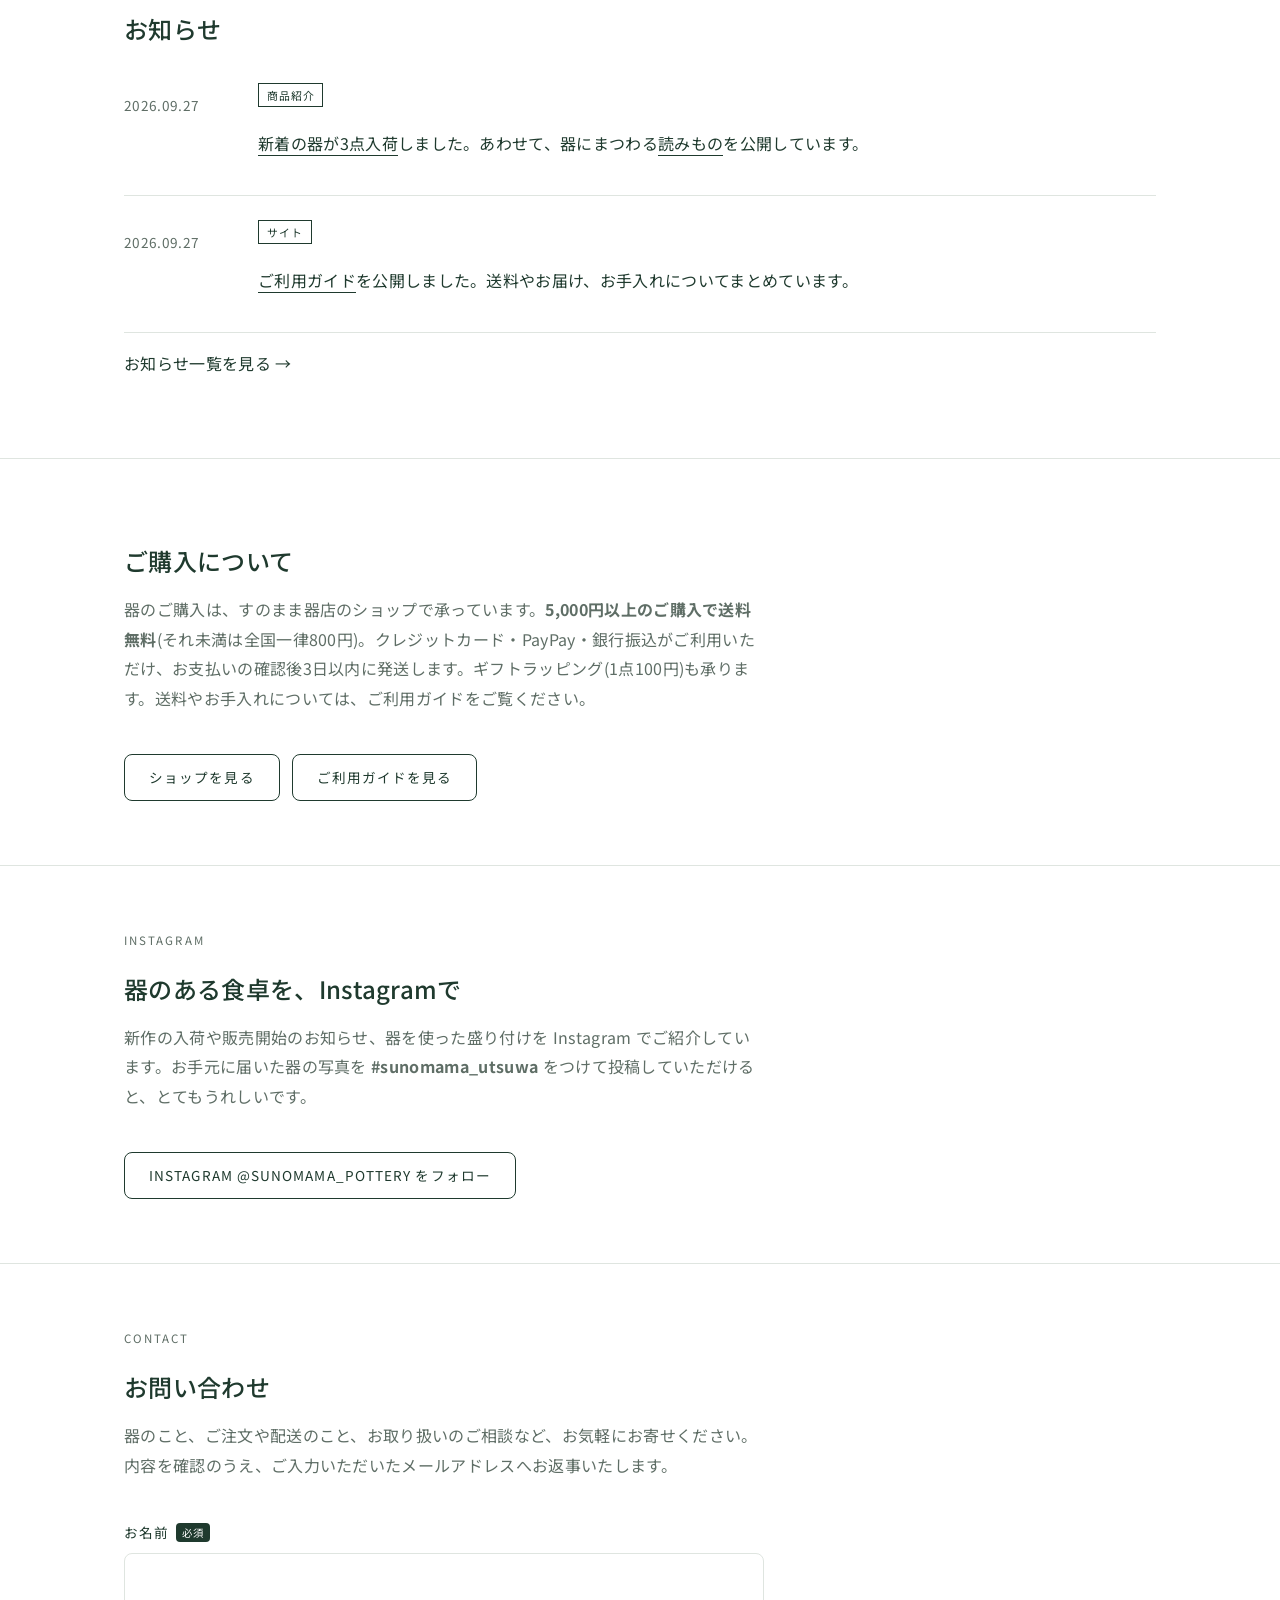
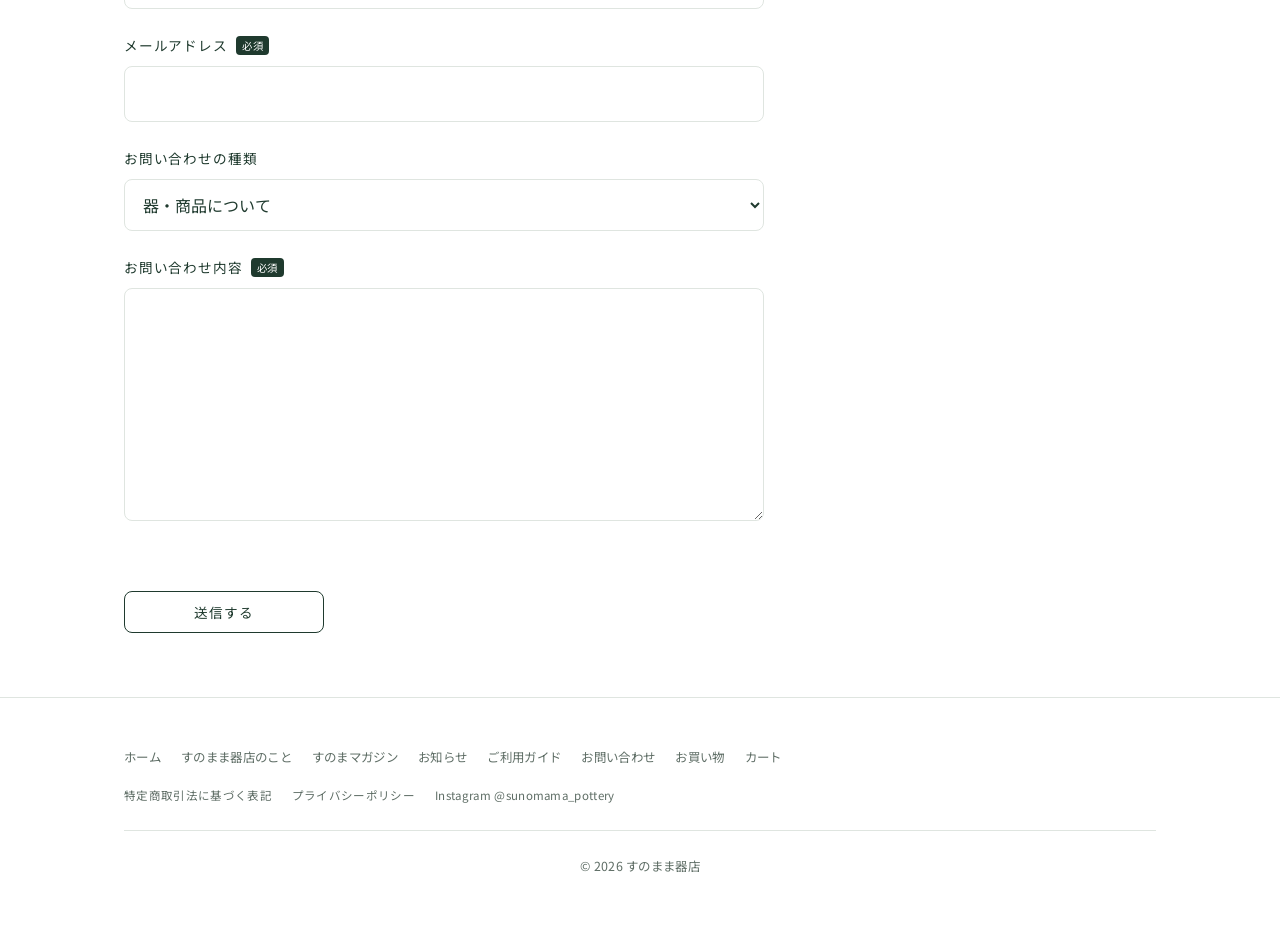
==== commit 5481b84d: "トップのConceptにマグカップと手元の写真を入れる（顔が写らないようトリミングし、トップ写真に合わせて明るくやわらかくレタッチ） Co-Authored-By: Claude Opus 5.5 (" ====
--- a/index.html
+++ b/index.html
@@ -17,7 +17,7 @@
 <meta name="twitter:card" content="summary_large_image">
 <link rel="preconnect" href="https://fonts.googleapis.com">
 <link href="https://fonts.googleapis.com/css2?family=Shippori+Mincho:wght@500;600&family=Noto+Sans+JP:wght@400;500&display=swap" rel="stylesheet">
-<link rel="stylesheet" href="css/style.css?v=20261018c">
+<link rel="stylesheet" href="css/style.css?v=20261018d">
 </head>
 <body>
 
@@ -66,8 +66,7 @@
   <div class="container">
     <p class="section-eyebrow">Concept</p>
     <h2 class="section-title">晴れの日も曇りの日も、あたたかく見守る器</h2>
-    <!-- ▼ 仮の画像です。写真ができたら <img class="section-photo" src="images/写真の名前.jpg" alt="写真の説明" width="1200" height="800"> に置きかえてください -->
-    <div class="photo-placeholder">写真準備中（器のある食卓の写真）</div>
+    <img class="section-photo" src="images/concept-photo.jpg?v=20261018a" alt="木のテーブルに置いたマグカップと、本を読む手元" loading="lazy" width="1080" height="720">
     <p class="section-lead">お気に入りの器でごはんを食べると、それだけで少し気分が上向く。そんな、自分をそっと認めてあげられる時間が、みなさんの毎日に生まれたらうれしいです。作り手がひとつひとつ手で仕上げた器も、地元のメーカーが丹精込めてつくる器も。すのまま器店は、毎日の「おいしい」と「いとおしい」をつくってくれる器をご紹介しています。</p>
     <div class="shop-links">
       <a class="btn btn-outline" href="concept.html">すのまま器店のこと</a>
--- a/css/style.css
+++ b/css/style.css
@@ -1304,6 +1304,7 @@
   display: block;
   width: 100%;
   height: auto;
+  border-radius: 8px;
 }
 
 /* ---------- すのまま器店のこと ---------- */
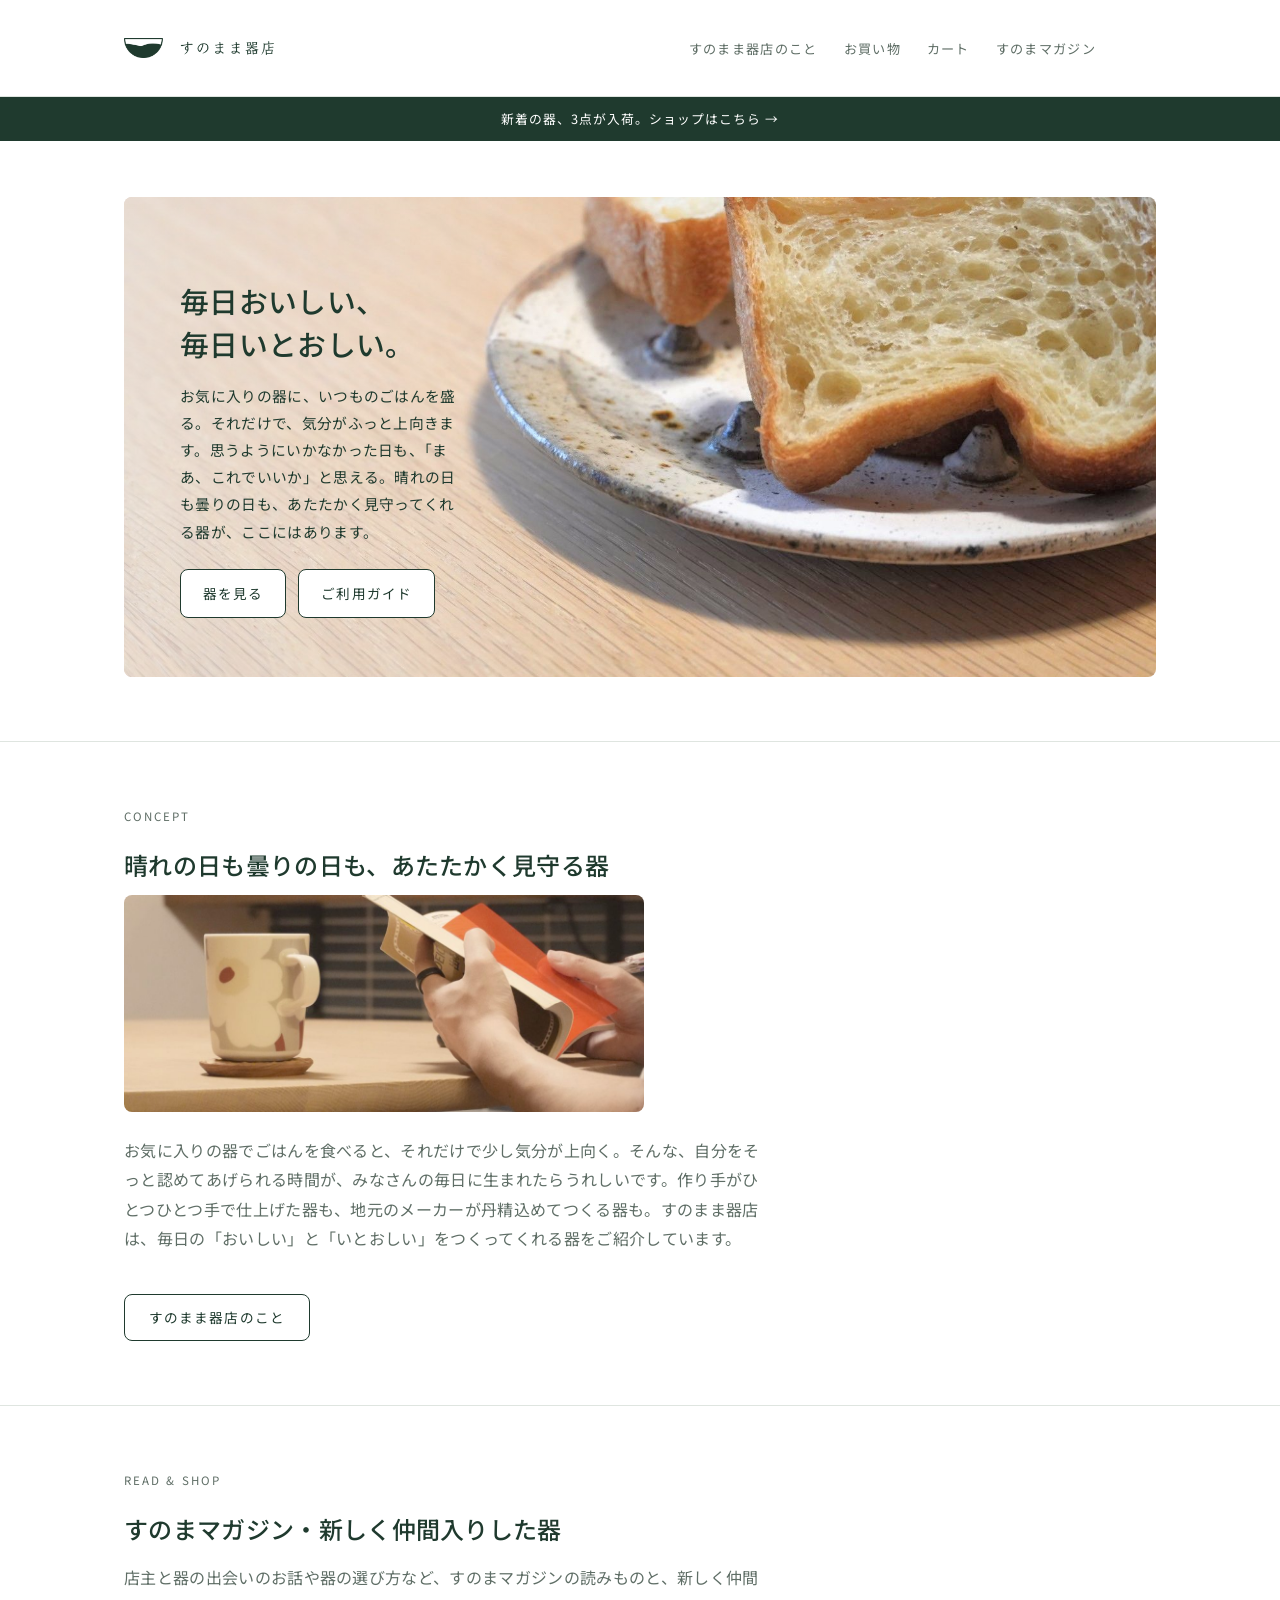
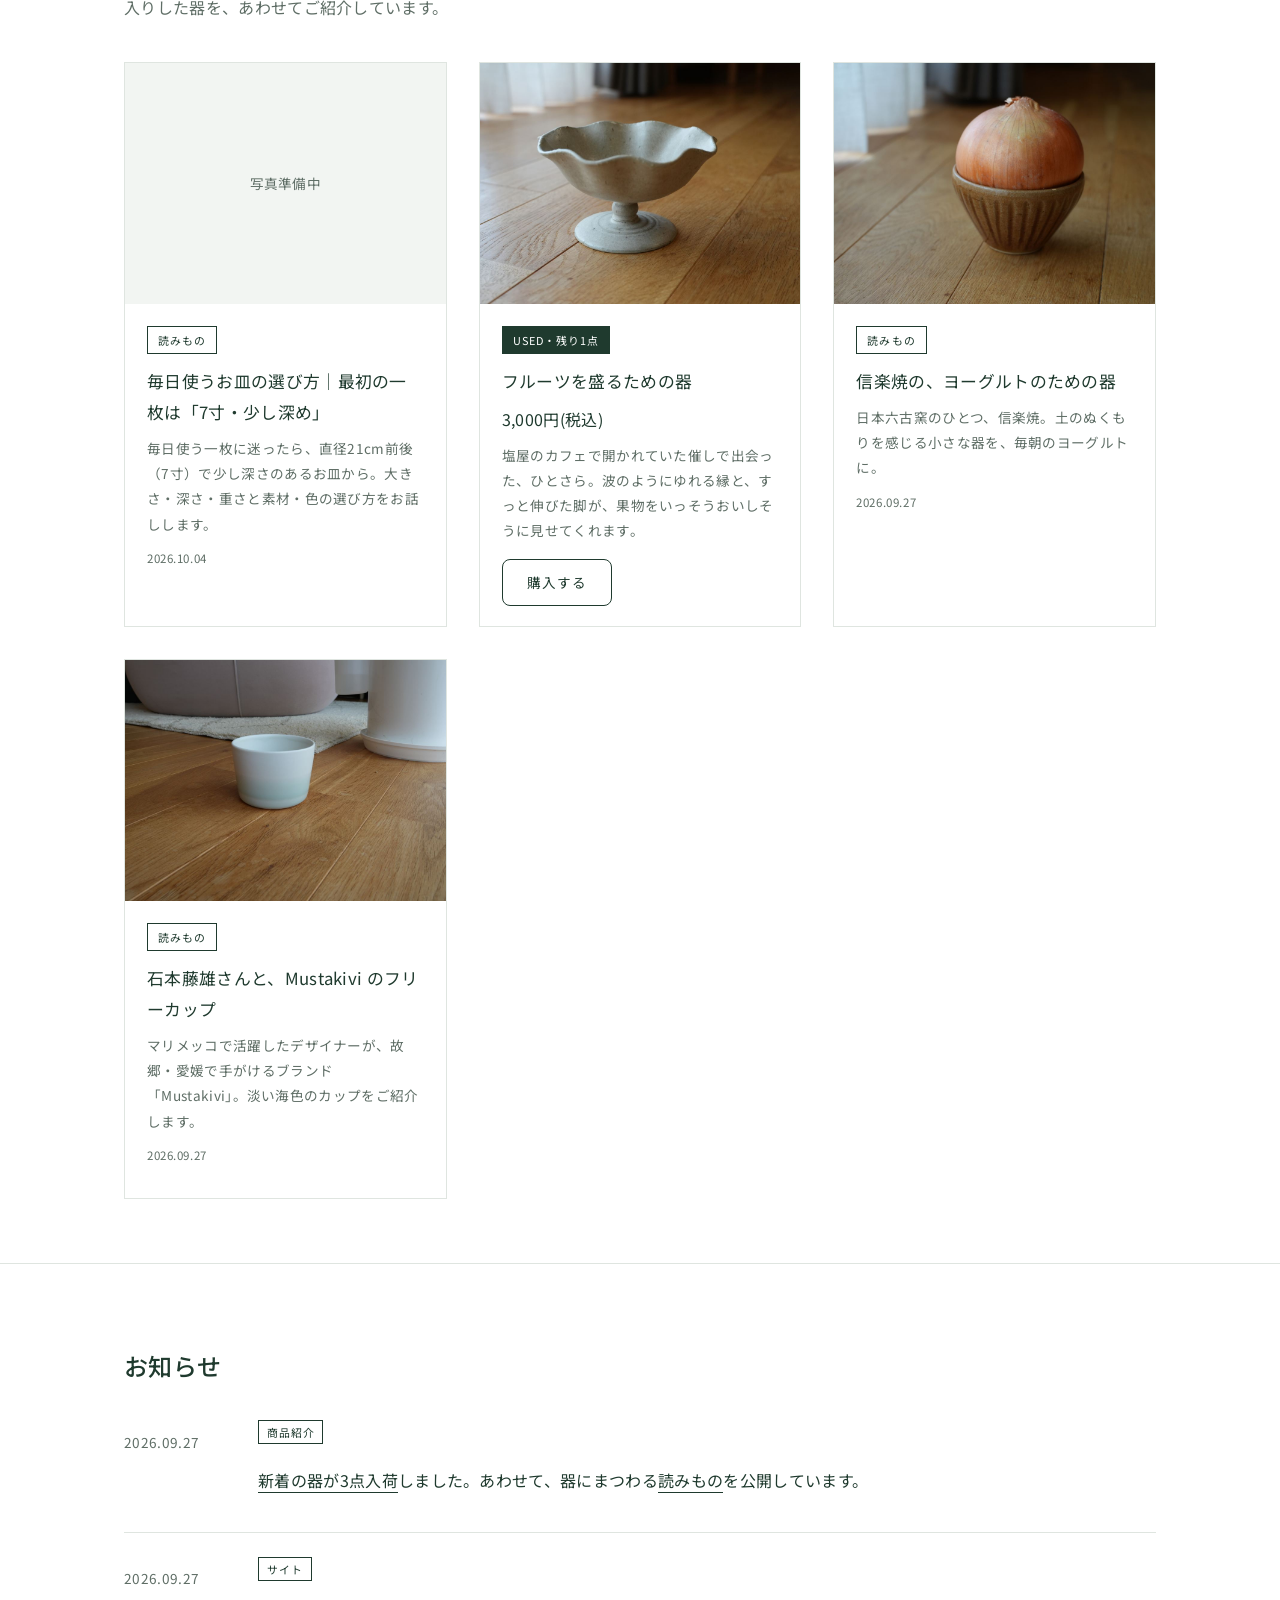
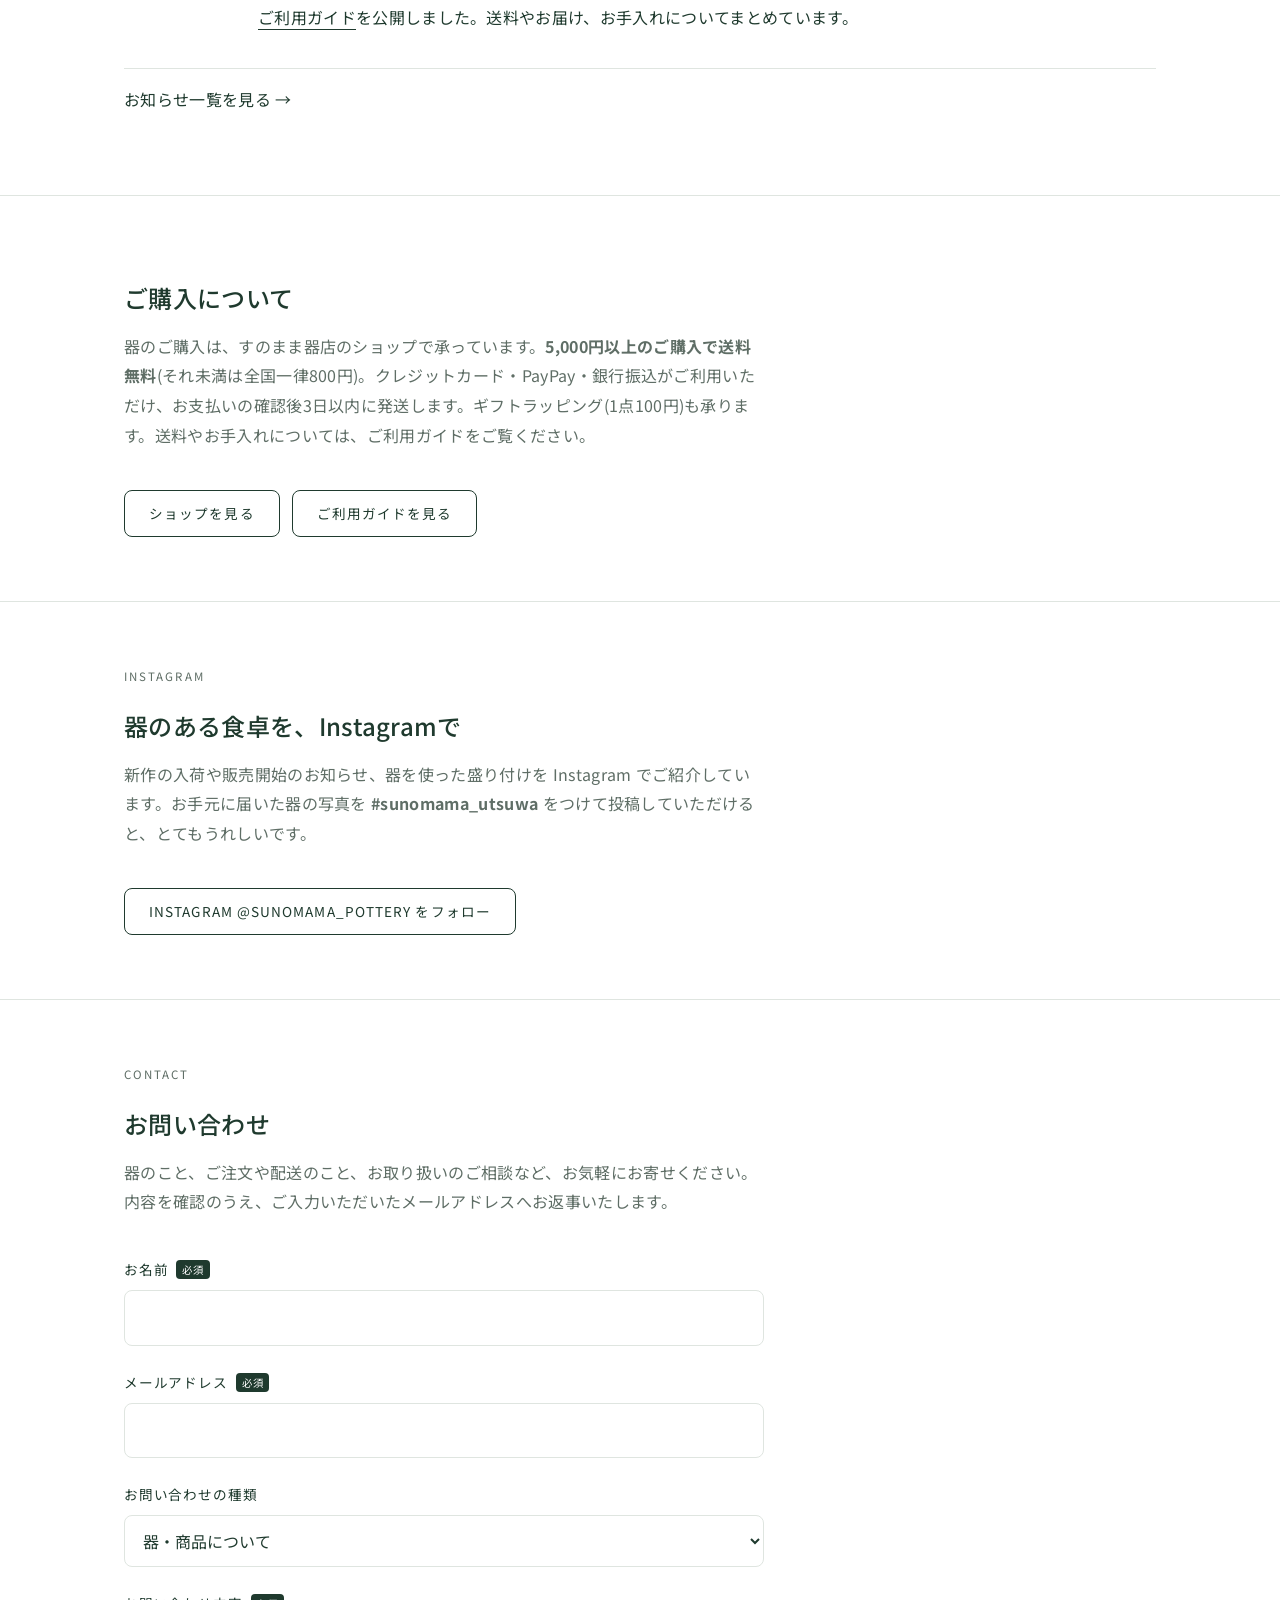
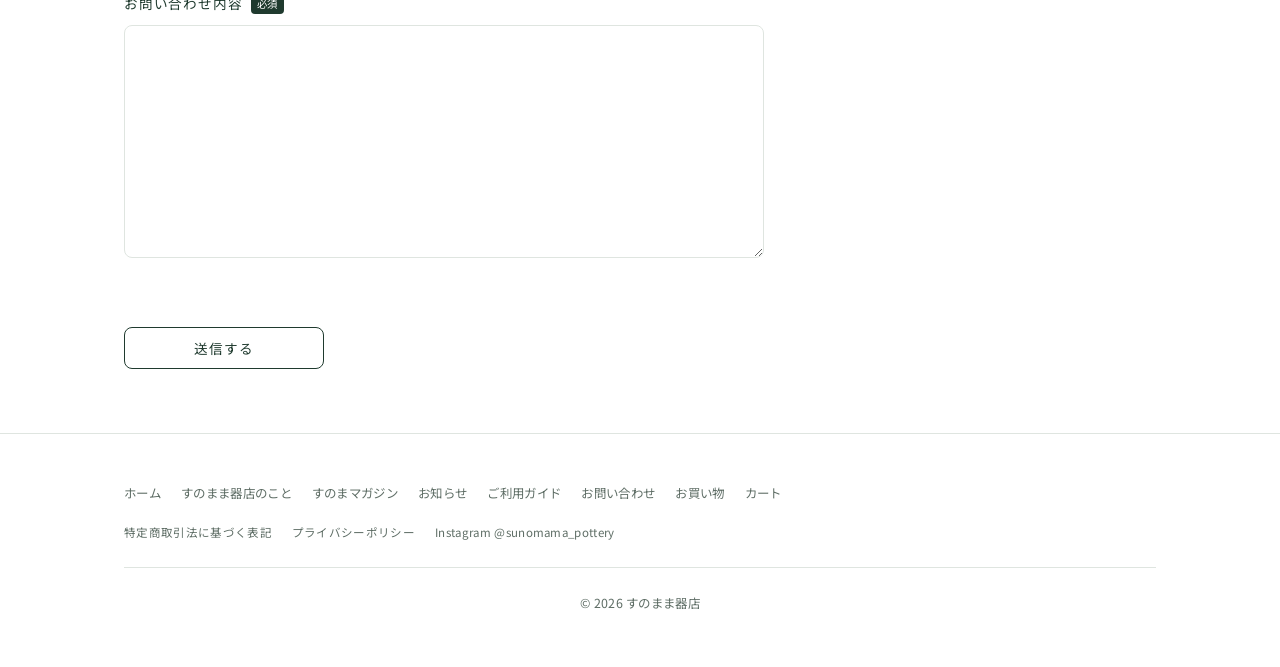
==== commit 06bb600f: "Conceptの写真を小さくし、上を切ってマグカップが縦の中央に来るようにする Co-Authored-By: Claude Opus 5.5 (1M context) <noreply@anthro" ====
--- a/index.html
+++ b/index.html
@@ -17,7 +17,7 @@
 <meta name="twitter:card" content="summary_large_image">
 <link rel="preconnect" href="https://fonts.googleapis.com">
 <link href="https://fonts.googleapis.com/css2?family=Shippori+Mincho:wght@500;600&family=Noto+Sans+JP:wght@400;500&display=swap" rel="stylesheet">
-<link rel="stylesheet" href="css/style.css?v=20261018d">
+<link rel="stylesheet" href="css/style.css?v=20261018e">
 </head>
 <body>
 
@@ -66,7 +66,7 @@
   <div class="container">
     <p class="section-eyebrow">Concept</p>
     <h2 class="section-title">晴れの日も曇りの日も、あたたかく見守る器</h2>
-    <img class="section-photo" src="images/concept-photo.jpg?v=20261018a" alt="木のテーブルに置いたマグカップと、本を読む手元" loading="lazy" width="1080" height="720">
+    <img class="section-photo is-small" src="images/concept-photo.jpg?v=20261018b" alt="木のテーブルに置いたマグカップと、本を読む手元" loading="lazy" width="1080" height="450">
     <p class="section-lead">お気に入りの器でごはんを食べると、それだけで少し気分が上向く。そんな、自分をそっと認めてあげられる時間が、みなさんの毎日に生まれたらうれしいです。作り手がひとつひとつ手で仕上げた器も、地元のメーカーが丹精込めてつくる器も。すのまま器店は、毎日の「おいしい」と「いとおしい」をつくってくれる器をご紹介しています。</p>
     <div class="shop-links">
       <a class="btn btn-outline" href="concept.html">すのまま器店のこと</a>
--- a/css/style.css
+++ b/css/style.css
@@ -1307,6 +1307,10 @@
   border-radius: 8px;
 }
 
+.section-photo.is-small {
+  max-width: 520px;
+}
+
 /* ---------- すのまま器店のこと ---------- */
 
 .about-block {
